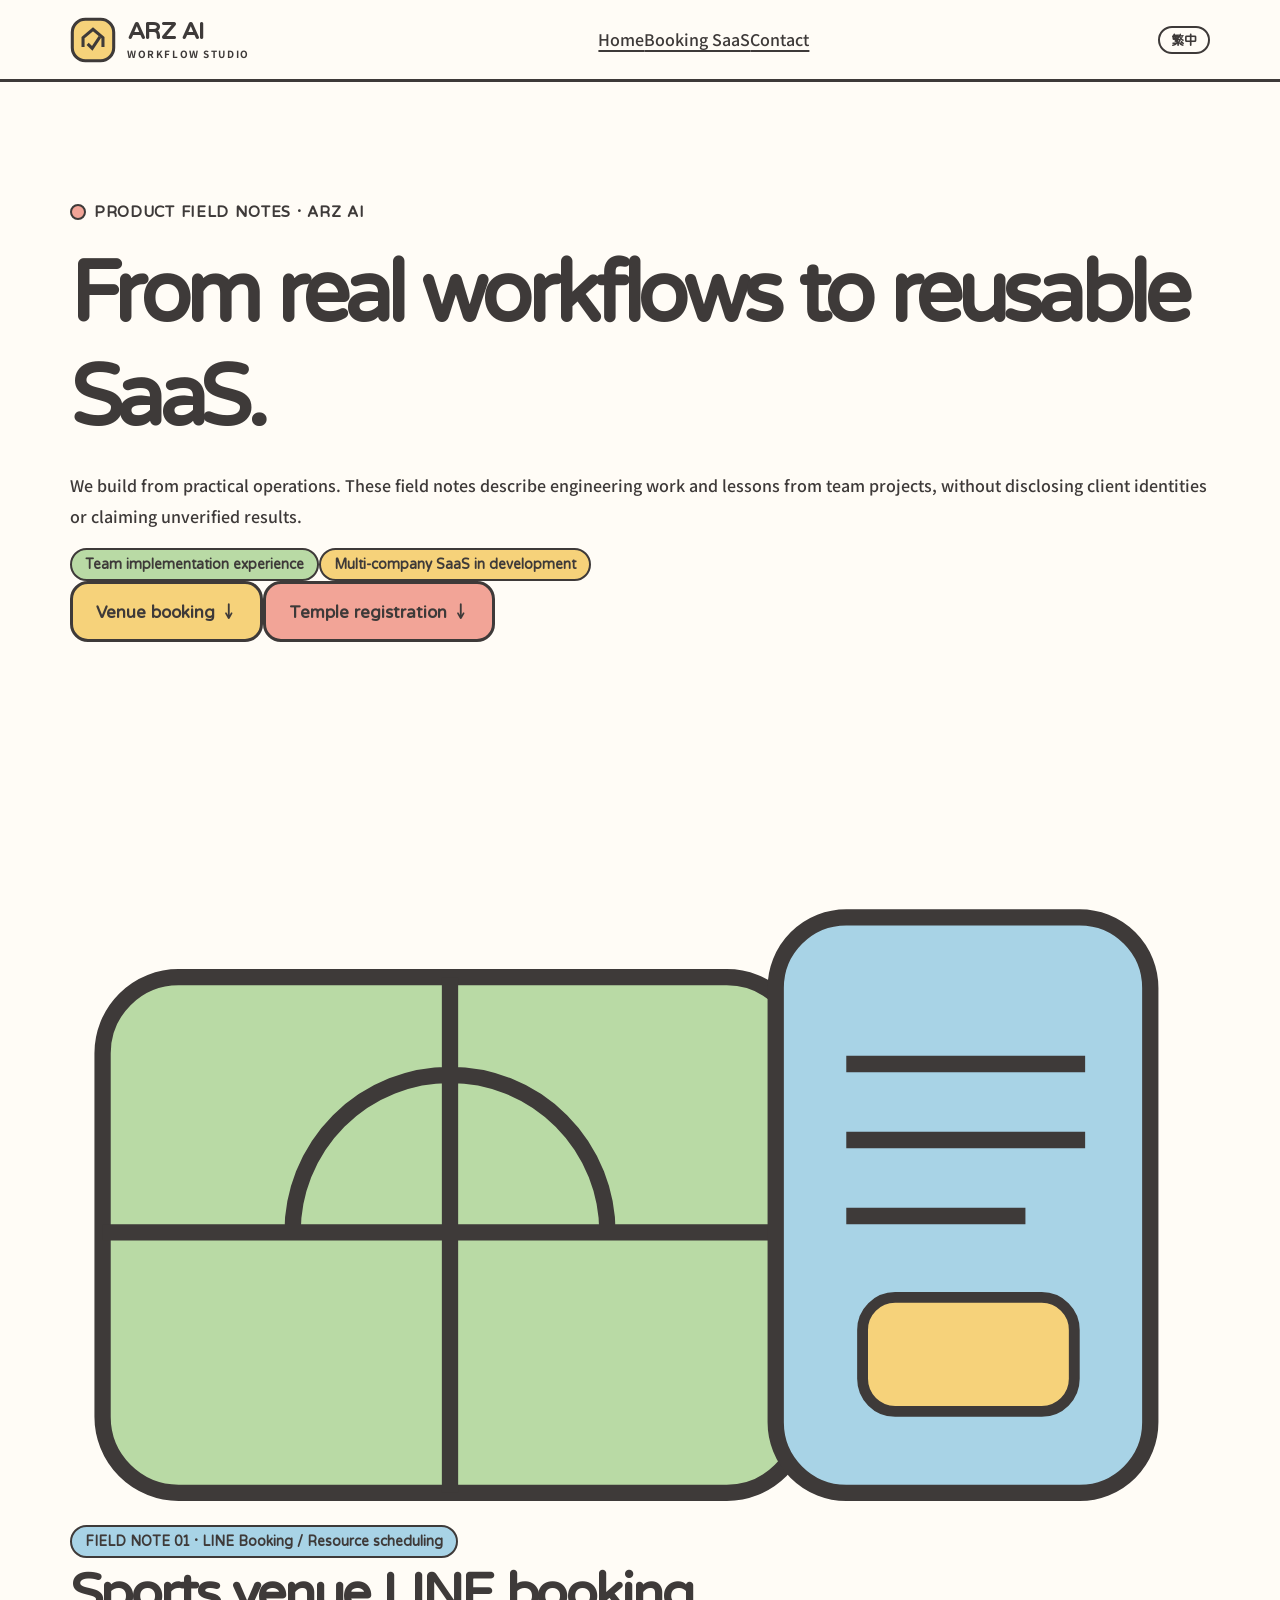
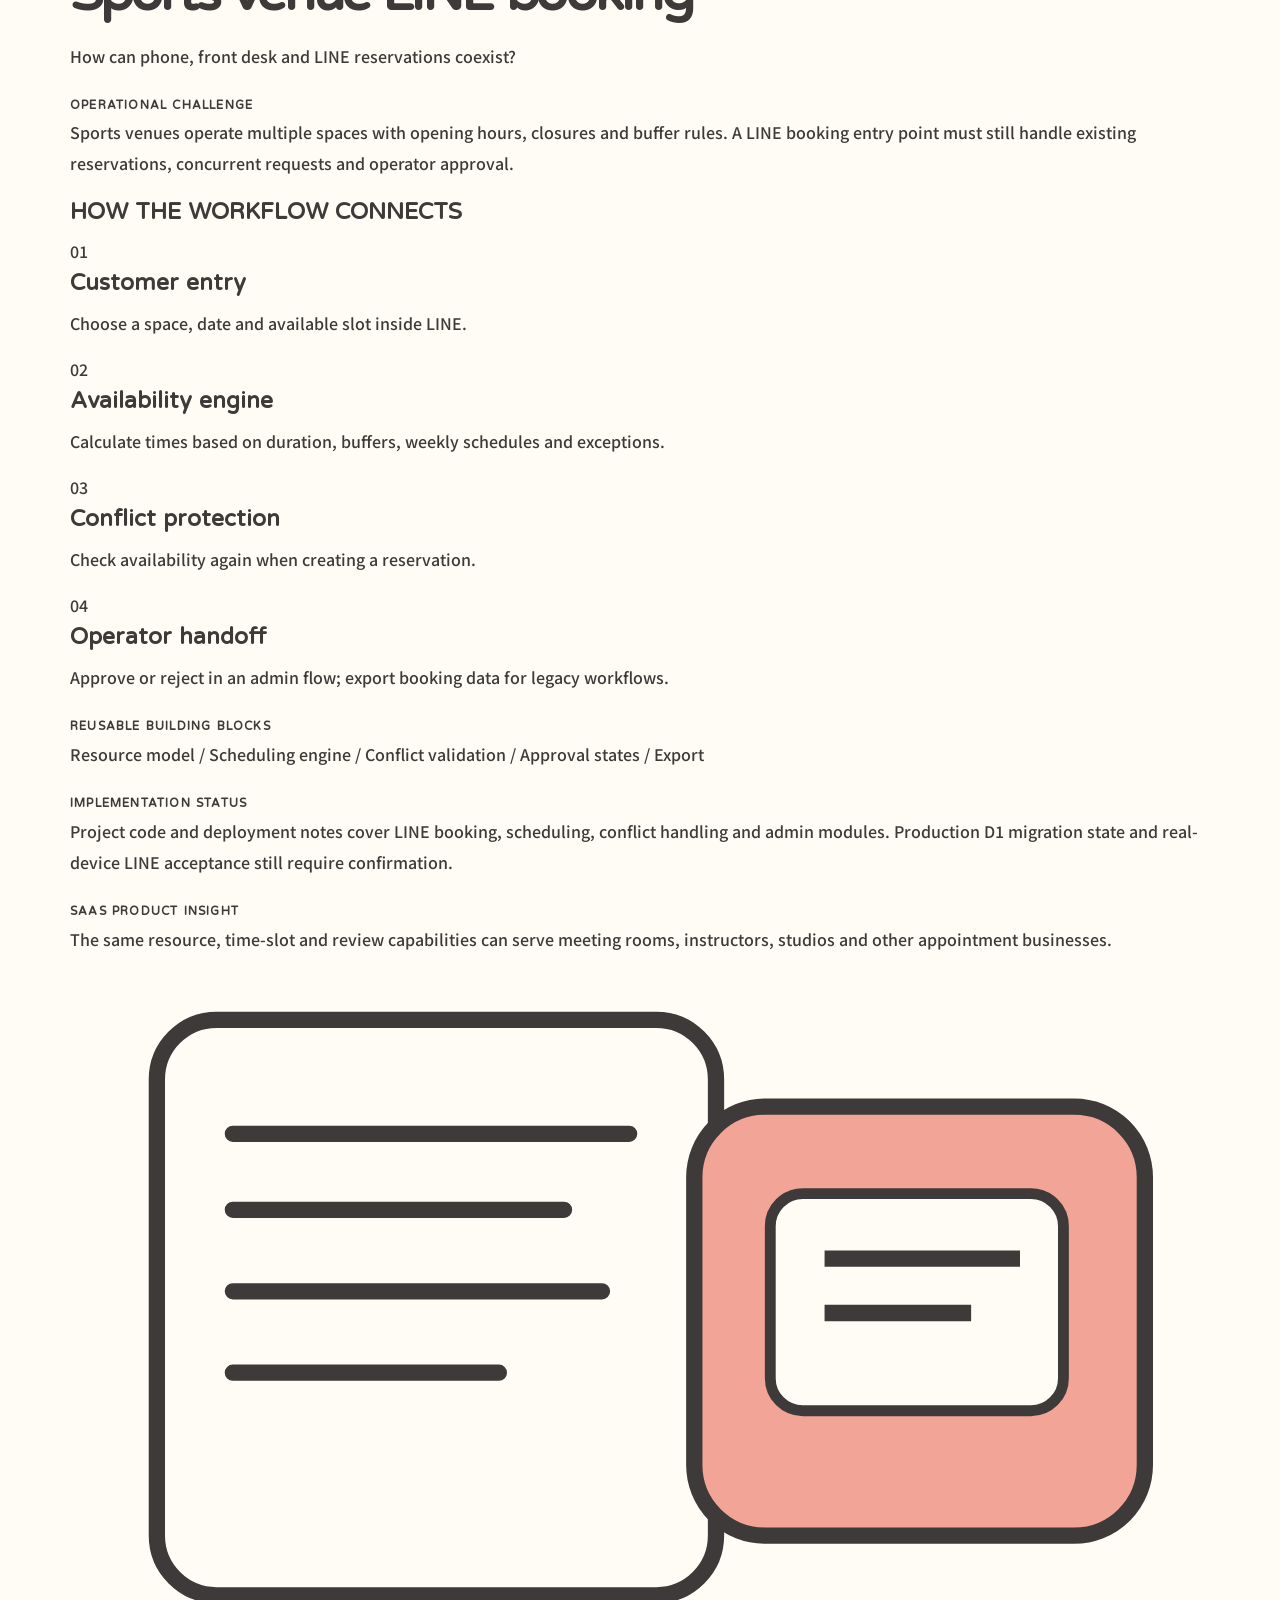
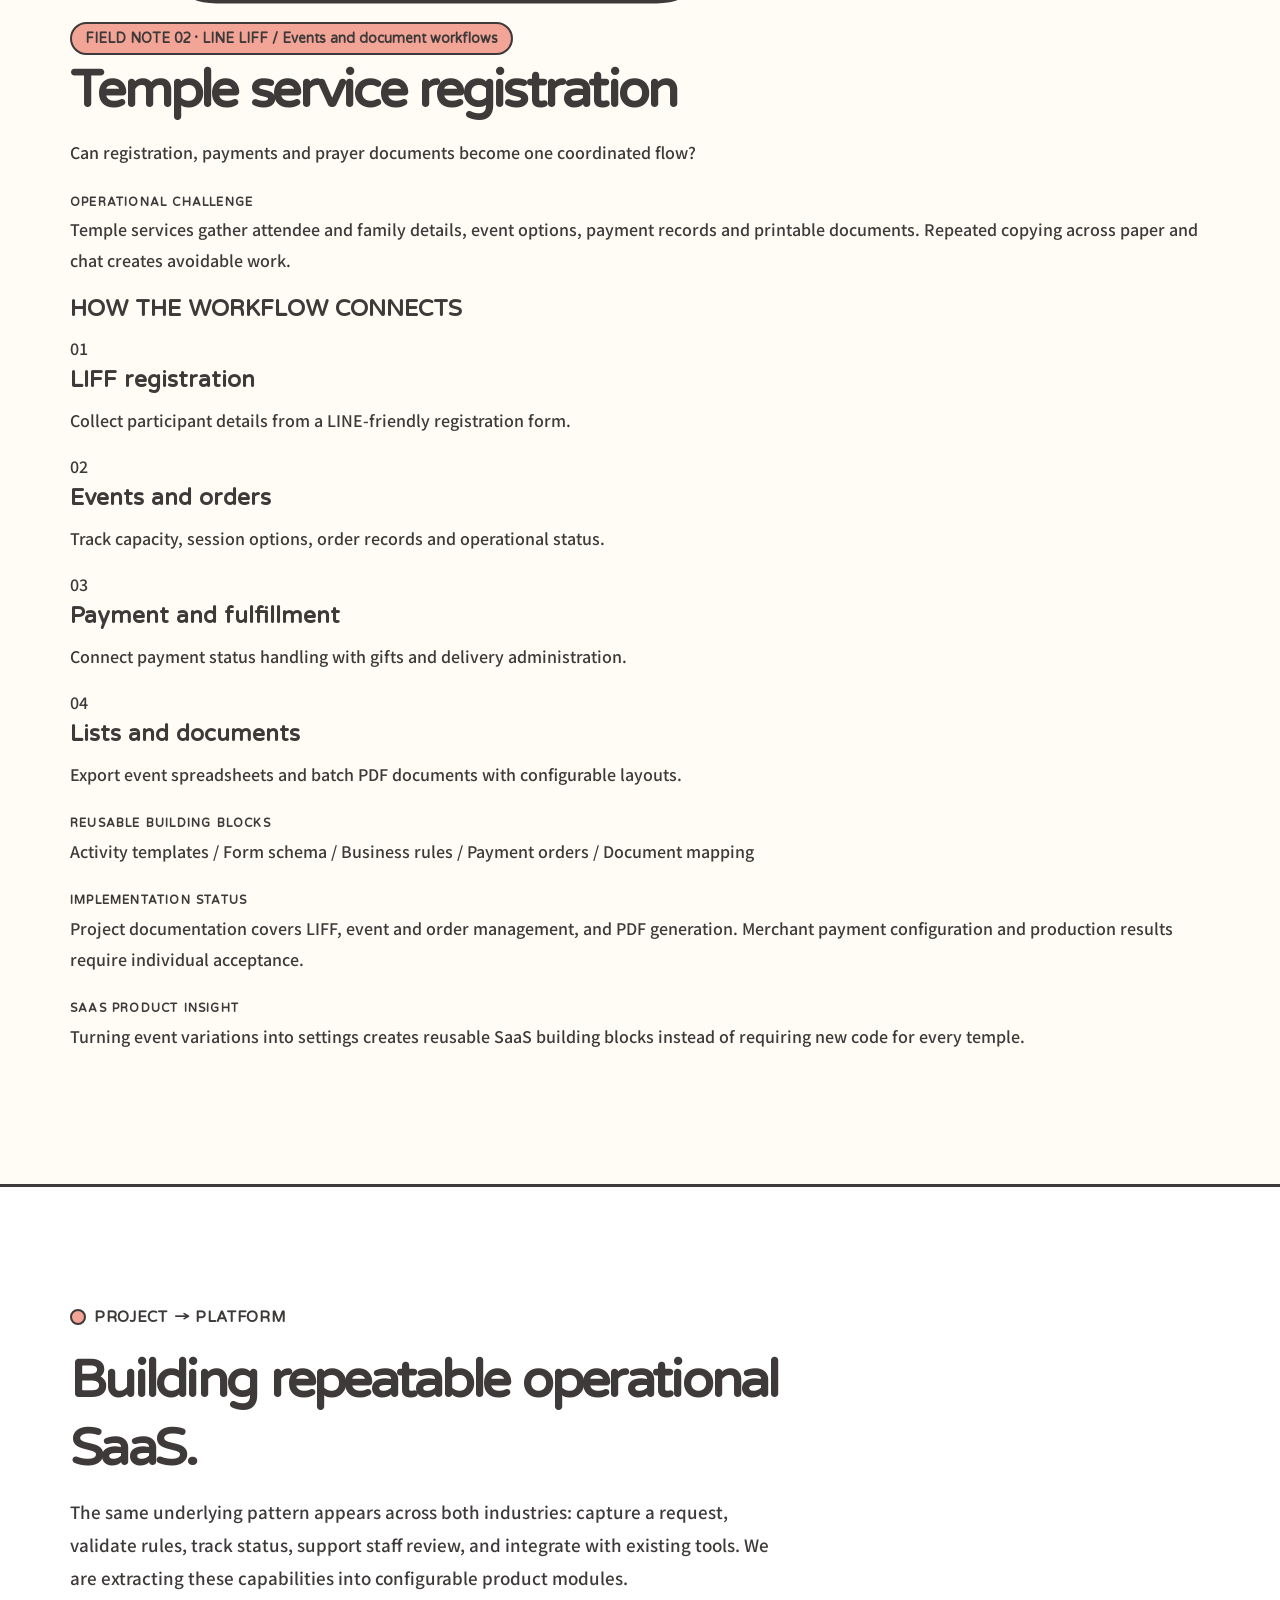
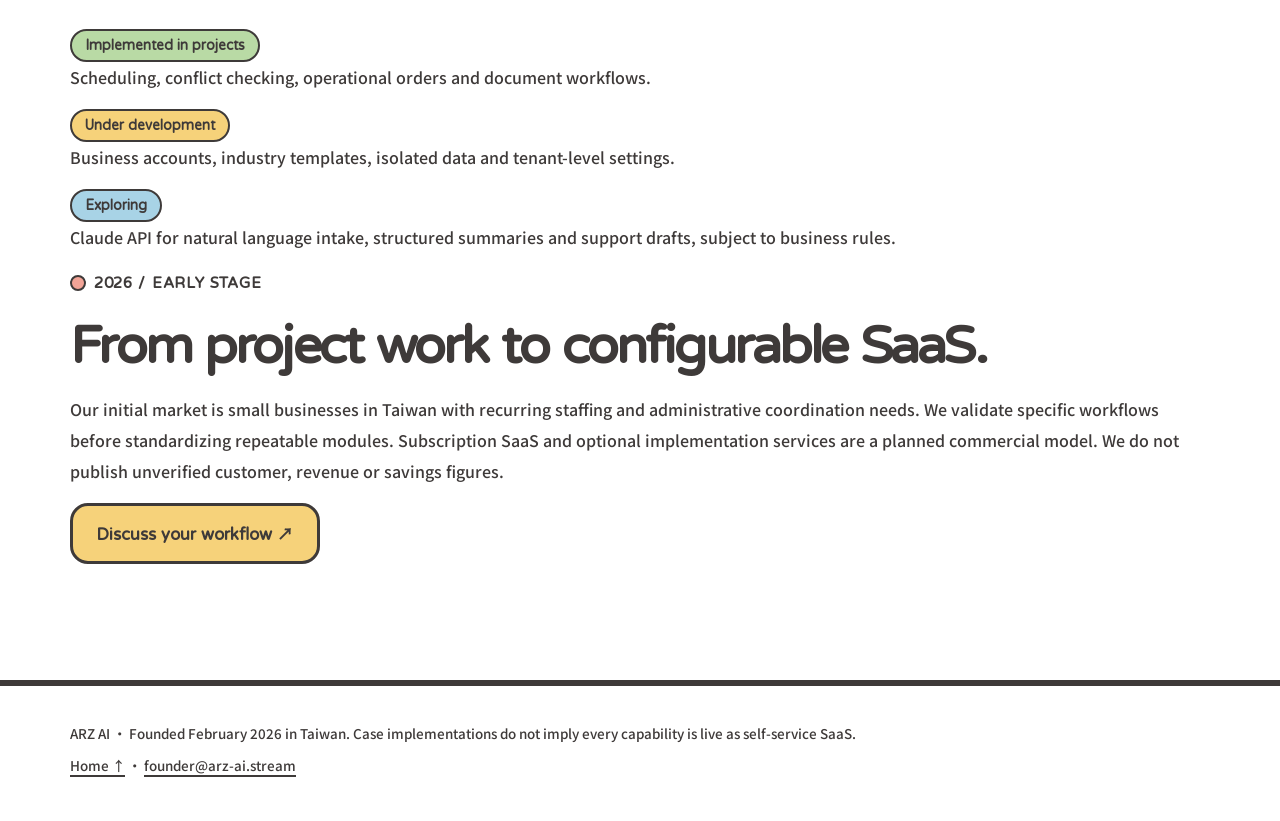
==== cases-en.html @ 362744e9 "Document venue and temple workflow cases for SaaS product story" ====
<!doctype html><html lang="en"><head><meta charset="utf-8"><meta name="viewport" content="width=device-width,initial-scale=1"><meta name="theme-color" content="#FFFCF6"><title>ARZ AI | SaaS Case Studies</title><meta name="description" content="We build from practical operations. These field notes describe engineering work and lessons from team projects, without disclosing client identities or claiming unverified results."><link rel="canonical" href="https://arz-ai.stream/cases-en.html"><link rel="alternate" hreflang="zh-Hant" href="https://arz-ai.stream/cases.html"><link rel="alternate" hreflang="en" href="https://arz-ai.stream/cases-en.html"><link rel="icon" type="image/svg+xml" href="favicon.svg"><link rel="stylesheet" href="styles.css"></head><body><a class="skip-link" href="#main">Skip to content</a><header class="site-header"><div class="container header-inner"><a class="brand" href="en.html"><svg class="brand-mark" viewBox="0 0 60 60" aria-hidden="true"><rect x="3" y="3" width="54" height="54" rx="17" fill="#F6D27A" stroke="#3E3A39" stroke-width="4"/><path d="M17 39V27l13-11 13 11v12" stroke="#3E3A39" fill="none" stroke-width="4"/><path d="M23 35l6 6 10-15" stroke="#3E3A39" fill="none" stroke-width="4"/></svg><span class="brand-text">ARZ AI<small>WORKFLOW STUDIO</small></span></a><nav class="dossier-nav"><a href="en.html">Home</a><a href="en.html#product">Booking SaaS</a><a href="mailto:founder@arz-ai.stream">Contact</a></nav><a class="lang-link" href="cases.html">繁中</a></div></header><main id="main"><section class="section dossier-intro"><div class="container"><span class="section-kicker">PRODUCT FIELD NOTES · ARZ AI</span><h1>From real workflows to reusable SaaS.</h1><p class="dossier-lead">We build from practical operations. These field notes describe engineering work and lessons from team projects, without disclosing client identities or claiming unverified results.</p><div class="dossier-badges"><span class="chip chip--green">Team implementation experience</span><span class="chip chip--yellow">Multi-company SaaS in development</span></div><div class="dossier-links"><a class="btn btn--yellow" href="#case-1">Venue booking ↓</a><a class="btn btn--coral" href="#case-2">Temple registration ↓</a></div></div></section><section class="section dossier-cases"><div class="container"><article id="case-1" class="dossier-case"><div class="dossier-case-top"><div><svg viewBox="0 0 210 120" aria-hidden="true"><rect x="6" y="19" width="129" height="95" rx="14" fill="#B9DAA5" stroke="#3E3A39" stroke-width="3"/><path d="M70 19v95M6 66h129M41 66a29 29 0 0 1 58 0" stroke="#3E3A39" stroke-width="3" fill="none"/><rect x="130" y="8" width="69" height="106" rx="13" fill="#A8D3E6" stroke="#3E3A39" stroke-width="3"/><path d="M143 35h44M143 49h44M143 63h33" stroke="#3E3A39" stroke-width="3"/><rect x="146" y="78" width="39" height="21" rx="6" fill="#F6D27A" stroke="#3E3A39" stroke-width="2"/></svg></div><div><span class="chip chip--blue">FIELD NOTE 01 · LINE Booking / Resource scheduling</span><h2>Sports venue LINE booking</h2><p class="dossier-sub">How can phone, front desk and LINE reservations coexist?</p></div></div><div class="dossier-problem"><span class="tiny-label">OPERATIONAL CHALLENGE</span><p>Sports venues operate multiple spaces with opening hours, closures and buffer rules. A LINE booking entry point must still handle existing reservations, concurrent requests and operator approval.</p></div><h3 class="dossier-small-title">HOW THE WORKFLOW CONNECTS</h3><div class="dossier-steps"><div class="dossier-step"><span class="step-n">01</span><div><h3>Customer entry</h3><p>Choose a space, date and available slot inside LINE.</p></div></div><div class="dossier-step"><span class="step-n">02</span><div><h3>Availability engine</h3><p>Calculate times based on duration, buffers, weekly schedules and exceptions.</p></div></div><div class="dossier-step"><span class="step-n">03</span><div><h3>Conflict protection</h3><p>Check availability again when creating a reservation.</p></div></div><div class="dossier-step"><span class="step-n">04</span><div><h3>Operator handoff</h3><p>Approve or reject in an admin flow; export booking data for legacy workflows.</p></div></div></div><div class="dossier-case-bottom"><div><span class="tiny-label">REUSABLE BUILDING BLOCKS</span><p>Resource model / Scheduling engine / Conflict validation / Approval states / Export</p></div><div><span class="tiny-label">IMPLEMENTATION STATUS</span><p>Project code and deployment notes cover LINE booking, scheduling, conflict handling and admin modules. Production D1 migration state and real-device LINE acceptance still require confirmation.</p></div><div><span class="tiny-label">SAAS PRODUCT INSIGHT</span><p>The same resource, time-slot and review capabilities can serve meeting rooms, instructors, studios and other appointment businesses.</p></div></div></article>
<article id="case-2" class="dossier-case"><div class="dossier-case-top"><div><svg viewBox="0 0 210 120" aria-hidden="true"><rect x="16" y="9" width="103" height="106" rx="11" fill="#FFFCF6" stroke="#3E3A39" stroke-width="3"/><path d="M30 30h73M30 44h61M30 59h68M30 74h49" stroke="#3E3A39" stroke-width="3" stroke-linecap="round"/><rect x="115" y="25" width="83" height="79" rx="13" fill="#F2A497" stroke="#3E3A39" stroke-width="3"/><rect x="129" y="41" width="54" height="40" rx="6" fill="#FFFCF6" stroke="#3E3A39" stroke-width="2"/><path d="M139 53h36M139 63h27" stroke="#3E3A39" stroke-width="3"/></svg></div><div><span class="chip chip--coral">FIELD NOTE 02 · LINE LIFF / Events and document workflows</span><h2>Temple service registration</h2><p class="dossier-sub">Can registration, payments and prayer documents become one coordinated flow?</p></div></div><div class="dossier-problem"><span class="tiny-label">OPERATIONAL CHALLENGE</span><p>Temple services gather attendee and family details, event options, payment records and printable documents. Repeated copying across paper and chat creates avoidable work.</p></div><h3 class="dossier-small-title">HOW THE WORKFLOW CONNECTS</h3><div class="dossier-steps"><div class="dossier-step"><span class="step-n">01</span><div><h3>LIFF registration</h3><p>Collect participant details from a LINE-friendly registration form.</p></div></div><div class="dossier-step"><span class="step-n">02</span><div><h3>Events and orders</h3><p>Track capacity, session options, order records and operational status.</p></div></div><div class="dossier-step"><span class="step-n">03</span><div><h3>Payment and fulfillment</h3><p>Connect payment status handling with gifts and delivery administration.</p></div></div><div class="dossier-step"><span class="step-n">04</span><div><h3>Lists and documents</h3><p>Export event spreadsheets and batch PDF documents with configurable layouts.</p></div></div></div><div class="dossier-case-bottom"><div><span class="tiny-label">REUSABLE BUILDING BLOCKS</span><p>Activity templates / Form schema / Business rules / Payment orders / Document mapping</p></div><div><span class="tiny-label">IMPLEMENTATION STATUS</span><p>Project documentation covers LIFF, event and order management, and PDF generation. Merchant payment configuration and production results require individual acceptance.</p></div><div><span class="tiny-label">SAAS PRODUCT INSIGHT</span><p>Turning event variations into settings creates reusable SaaS building blocks instead of requiring new code for every temple.</p></div></div></article></div></section><section class="section paper-area" id="platform"><div class="container"><div class="section-heading"><span class="section-kicker">PROJECT → PLATFORM</span><h2>Building repeatable operational SaaS.</h2><p>The same underlying pattern appears across both industries: capture a request, validate rules, track status, support staff review, and integrate with existing tools. We are extracting these capabilities into configurable product modules.</p></div><div class="dossier-stage-grid"><article class="dossier-stage"><span class="chip chip--green">Implemented in projects</span><p>Scheduling, conflict checking, operational orders and document workflows.</p></article><article class="dossier-stage"><span class="chip chip--yellow">Under development</span><p>Business accounts, industry templates, isolated data and tenant-level settings.</p></article><article class="dossier-stage"><span class="chip chip--blue">Exploring</span><p>Claude API for natural language intake, structured summaries and support drafts, subject to business rules.</p></article></div><div class="dossier-strategy"><span class="section-kicker">2026 / EARLY STAGE</span><h2>From project work to configurable SaaS.</h2><p>Our initial market is small businesses in Taiwan with recurring staffing and administrative coordination needs. We validate specific workflows before standardizing repeatable modules. Subscription SaaS and optional implementation services are a planned commercial model. We do not publish unverified customer, revenue or savings figures.</p><a class="btn btn--yellow" href="mailto:founder@arz-ai.stream?subject=ARZ%20AI%20workflow%20consultation">Discuss your workflow ↗</a></div></div></section></main><footer class="footer"><div class="container"><p>ARZ AI · Founded February 2026 in Taiwan. Case implementations do not imply every capability is live as self-service SaaS.</p><p><a href="en.html">Home ↑</a> · <a href="mailto:founder@arz-ai.stream">founder@arz-ai.stream</a></p></div></footer></body></html>
---- styles.css ----
@import url('https://fonts.googleapis.com/css2?family=Huninn&family=Noto+Sans+TC:wght@400;500;600;700;800&display=swap');

:root {
  color-scheme: light;
  --paper: #FFFCF6;
  --ink: #3E3A39;
  --coral: #F2A497;
  --yellow: #F6D27A;
  --blue: #A8D3E6;
  --green: #B9DAA5;
  --white: #FFFFFF;
  --border: 3px solid var(--ink);
  --radius: 28px;
  --hand: "Huninn", "Noto Sans TC", sans-serif;
  --body: "Noto Sans TC", "Microsoft JhengHei", sans-serif;
}
* { box-sizing: border-box; }
html { scroll-behavior: smooth; scroll-padding-top: 96px; }
body { margin: 0; background: var(--paper); color: var(--ink); font: 500 16px/1.85 var(--body); overflow-x: clip; }
button, a { -webkit-tap-highlight-color: transparent; }
button, input { font: inherit; }
button { cursor: pointer; }
a { color: inherit; text-decoration-thickness: 2px; text-underline-offset: 4px; }
a:hover { text-decoration-color: var(--coral); }
:focus-visible { outline: 4px solid var(--ink); outline-offset: 5px; }
svg { display: block; max-width: 100%; }
.container { width: min(1140px, calc(100% - 36px)); margin-inline: auto; }
.skip-link { position: fixed; z-index: 200; top: -90px; left: 16px; background: var(--yellow); border: var(--border); padding: 8px 16px; }
.skip-link:focus { top: 16px; }
.hand, h1, h2, h3, .brand-text, .section-kicker, .btn, .eyebrow, .tiny-label { font-family: var(--hand); }
h1, h2, h3, p { margin-top: 0; }
h1 { font-size: clamp(2.9rem, 7.6vw, 5.4rem); line-height: 1.2; letter-spacing: -.065em; margin-bottom: 22px; }
h2 { font-size: clamp(2.1rem, 5vw, 3.4rem); line-height: 1.24; letter-spacing: -.05em; margin-bottom: 15px; }
h3 { font-size: 1.45rem; line-height: 1.35; margin-bottom: 10px; }
p { line-height: 1.95; }
.section { padding: clamp(66px, 10vw, 116px) 0; }
.section-kicker { display: inline-flex; align-items: center; gap: 8px; font-size: .96rem; font-weight: 800; letter-spacing: .045em; margin-bottom: 14px; }
.section-kicker:before { content: ""; width: 12px; height: 12px; border-radius: 50%; background: var(--coral); border: 2px solid var(--ink); }
.section-heading { max-width: 710px; margin-bottom: 35px; }
.section-heading p { font-size: 1.06rem; margin-bottom: 0; }
.muted { opacity: .82; }
.tiny-label { font-weight: 800; font-size: .75rem; letter-spacing: .1em; }
.chip { display: inline-flex; gap: 8px; align-items: center; border: 2px solid var(--ink); border-radius: 999px; padding: 3px 13px; font: 700 .86rem/1.65 var(--hand); }
.chip--green { background: var(--green); }
.chip--blue { background: var(--blue); }
.chip--yellow { background: var(--yellow); }
.chip--coral { background: var(--coral); }
.btn { display: inline-flex; align-items: center; justify-content: center; gap: 12px; padding: 12px 23px; min-height: 55px; font-size: 1.05rem; font-weight: 800; border: var(--border); border-radius: 18px; text-decoration: none; color: var(--ink); background: var(--white); transition: transform .2s ease, background .2s ease; }
.btn:hover { transform: translateY(-3px); text-decoration: none; }
.btn:active { transform: translateY(0); }
.btn--coral { background: var(--coral); }
.btn--yellow { background: var(--yellow); }
.btn--green { background: var(--green); }
.btn--small { min-height: 43px; padding: 5px 14px; font-size: .88rem; border-width: 2px; border-radius: 13px; }
.btn--link { background: transparent; }
.btn-arrow { font-size: 1.35em; line-height: 1; }

.site-header { position: sticky; top: 0; z-index: 60; background: var(--paper); border-bottom: var(--border); }
.header-inner { display: flex; align-items: center; justify-content: space-between; min-height: 79px; gap: 16px; }
.brand { display: flex; align-items: center; gap: 11px; text-decoration: none; }
.brand:hover { text-decoration: none; }
.brand-mark { flex: none; width: 46px; height: 46px; }
.brand-text { display: flex; flex-direction: column; font-size: 1.52rem; line-height: 1.05; font-weight: 900; letter-spacing: -.03em; }
.brand-text small { margin-top: 4px; font: 700 .62rem/1.3 var(--body); letter-spacing: .16em; }
.nav-links { display: flex; align-items: center; gap: clamp(12px, 2.5vw, 28px); }
.nav-links a:not(.btn) { font: 800 .93rem var(--hand); text-decoration: none; }
.nav-links a:not(.btn):hover { text-decoration: underline 2px; text-underline-offset: 8px; }
.nav-actions { display: flex; align-items: center; gap: 10px; }
.lang-link { font: 800 .82rem var(--hand); border: 2px solid var(--ink); border-radius: 999px; padding: 5px 11px; background: var(--paper); text-decoration: none; }
.menu-toggle { display: none; align-items: center; gap: 7px; border: 2px solid var(--ink); padding: 7px 12px; border-radius: 12px; background: var(--yellow); font: 800 .9rem var(--hand); }

.hero { padding: clamp(50px, 7vw, 88px) 0 65px; position: relative; }
.hero-grid { display: grid; grid-template-columns: 1.03fr .97fr; align-items: center; gap: clamp(30px, 6vw, 75px); }
.hero-top { display: flex; flex-wrap: wrap; gap: 9px; margin-bottom: 29px; }
.hero h1 em { font-style: normal; position: relative; z-index: 0; white-space: normal; }
.hero h1 em:after { position: absolute; content: ""; height: .27em; left: 0; right: 0; bottom: .09em; background: var(--yellow); z-index: -1; border-radius: 7px; }
.hero-lead { font-size: clamp(1.09rem, 2vw, 1.23rem); font-weight: 600; max-width: 540px; margin-bottom: 28px; }
.hero-actions { display: flex; gap: 12px; flex-wrap: wrap; margin-bottom: 22px; }
.hero-footnote { display: flex; align-items: center; flex-wrap: wrap; gap: 8px; font-size: .83rem; font-weight: 700; }
.hero-footnote span+span:before { content: "✳"; margin-right: 8px; }
.illustration-frame { border: var(--border); border-radius: 38px; background: var(--blue); overflow: hidden; position: relative; }
.illustration-frame:after { content: ""; display: block; position: absolute; inset: 12px; border: 2px dashed rgba(62,58,57,.22); border-radius: 27px; pointer-events: none; }
.hero-illustration { width: 100%; height: auto; }
.float-a { transform-box: fill-box; transform-origin: center; animation: float 5s ease-in-out infinite; }
.float-b { transform-box: fill-box; transform-origin: center; animation: float 6s ease-in-out infinite reverse; }
@keyframes float { 0%,100% { transform: translateY(0); } 50% { transform: translateY(-8px); } }
.tape { width: 76px; height: 23px; background: var(--yellow); border: 2px solid var(--ink); transform: rotate(-9deg); position: absolute; top: -12px; left: 20%; z-index: 1; }

.fact-strip { display: grid; grid-template-columns: repeat(3,1fr); gap: 15px; }
.fact { border: var(--border); border-radius: 20px; padding: 20px; background: var(--white); min-width: 0; }
.fact:nth-child(2) { background: var(--yellow); }
.fact:nth-child(3) { background: var(--green); }
.fact strong { display: block; font: 900 clamp(1.5rem,3vw,2.1rem)/1.25 var(--hand); margin: 5px 0 2px; }
.fact span:last-child { font-size: .88rem; }

.paper-area { background: var(--white); border-top: var(--border); border-bottom: var(--border); }
.what-grid { display: grid; grid-template-columns: repeat(3,minmax(0,1fr)); gap: 20px; }
.what-card { padding: 27px 25px 25px; border: var(--border); border-radius: var(--radius); background: var(--paper); position: relative; }
.what-card:nth-child(2) { background: var(--yellow); }
.what-card:nth-child(3) { background: var(--green); }
.icon-box { width: 82px; height: 82px; margin-bottom: 21px; }
.what-card p { margin: 0; }
.card-index { position: absolute; top: 22px; right: 22px; font: 800 .86rem var(--hand); opacity: .7; }

.product-top { display: grid; grid-template-columns: 1fr 1fr; gap: 38px; align-items: end; margin-bottom: 30px; }
.product-top p { margin-bottom: 0; }
.note-paper { background: var(--yellow); border: var(--border); border-radius: 19px; padding: 20px 24px; transform: rotate(1deg); }
.note-paper p { margin: 0; font-size: .94rem; }
.demo-shell { border: var(--border); border-radius: 34px; overflow: hidden; background: var(--paper); }
.demo-topbar { padding: 17px 23px; display: flex; align-items: center; justify-content: space-between; gap: 12px; flex-wrap: wrap; background: var(--green); border-bottom: var(--border); }
.demo-topbar strong { font: 900 1.24rem var(--hand); }
.demo-topbar p { margin: 0; font-size: .83rem; }
.demo-dots { display: flex; gap: 6px; }
.demo-dots i { width: 12px; height: 12px; display: block; border: 2px solid var(--ink); border-radius: 50%; }
.demo-dots i:nth-child(1) { background: var(--coral); } .demo-dots i:nth-child(2) { background: var(--yellow); } .demo-dots i:nth-child(3) { background: var(--blue); }
.demo-wrap { padding: clamp(17px, 3vw, 33px); }
.demo-tabs { display: flex; gap: 8px; flex-wrap: wrap; margin-bottom: 24px; }
.demo-tab { border: 2px solid var(--ink); padding: 7px 17px; border-radius: 999px; font: 800 .98rem var(--hand); background: var(--white); }
.demo-tab[aria-selected="true"] { background: var(--yellow); }
.demo-content { display: grid; grid-template-columns: minmax(0,1.24fr) minmax(0,.76fr); gap: 20px; }
.demo-card { background: var(--white); border: 2px solid var(--ink); border-radius: 22px; padding: 24px; min-width: 0; }
.demo-card h3 { margin: 0 0 17px; }
.demo-card h4 { margin: 18px 0 9px; font: 900 1rem var(--hand); }
.field-options { display: flex; gap: 9px; flex-wrap: wrap; }
.pick { border: 2px solid var(--ink); background: var(--paper); border-radius: 12px; padding: 7px 13px; font: 700 .94rem var(--hand); }
.pick[aria-pressed="true"] { background: var(--blue); }
.pick--date[aria-pressed="true"] { background: var(--green); }
.pick--time[aria-pressed="true"] { background: var(--yellow); }
.summary-card { background: var(--yellow); }
.summary-list { margin: 12px 0 23px; }
.summary-list dt { font-size: .8rem; font-weight: 700; margin-top: 10px; }
.summary-list dd { margin: 0; font: 800 1.13rem/1.6 var(--hand); }
.summary-card .btn { width: 100%; }
.demo-status { margin: 13px 0 0; padding: 9px 11px; background: var(--white); border: 2px dashed var(--ink); border-radius: 13px; font-weight: 700; font-size: .89rem; min-height: 44px; }
.demo-caption { margin: 18px 0 0; font-size: .84rem; }
.demo-manager { display: none; grid-column: 1/-1; }
.demo-manager.is-active { display: grid; grid-template-columns: 1fr .86fr; gap: 20px; }
.demo-guest.is-hidden { display: none; }
.sample-board { background: var(--blue); border: 2px solid var(--ink); border-radius: 21px; padding: 22px; }
.sample-board strong { font: 900 1.15rem var(--hand); }
.sample-row { display: flex; justify-content: space-between; gap: 10px; padding: 12px 3px; border-bottom: 2px dashed rgba(62,58,57,.35); font-size: .92rem; }
.sample-row:last-child { border-bottom: none; }
.admin-toggle { margin-top: 16px; }

.workflow { display: grid; grid-template-columns: repeat(3,minmax(0,1fr)); gap: 18px; }
.step { position: relative; border: var(--border); border-radius: 24px; padding: 27px 24px 19px; background: var(--white); }
.step:nth-child(2) { background: var(--blue); } .step:nth-child(3) { background: var(--coral); }
.step-no { display: inline-block; padding: 3px 12px; border: 2px solid var(--ink); border-radius: 10px; background: var(--yellow); font: 900 1.1rem var(--hand); transform: rotate(-5deg); margin-bottom: 22px; }
.step p { margin-bottom: 0; }

.about-grid { display: grid; grid-template-columns: 1.1fr .9fr; gap: 26px; }
.about-sheet, .about-postcard { border: var(--border); border-radius: 28px; padding: clamp(26px, 4vw, 45px); background: var(--paper); }
.about-sheet p { max-width: 620px; font-size: 1.08rem; }
.about-sheet ul { padding-left: 1.3em; margin-bottom: 0; }
.about-sheet li { margin-bottom: 6px; }
.about-postcard { background: var(--green); display: flex; flex-direction: column; justify-content: space-between; }
.postcard-stamp { align-self: flex-end; background: var(--yellow); border: 2px solid var(--ink); border-radius: 13px; padding: 7px 11px; font: 900 .87rem var(--hand); transform: rotate(7deg); }
.about-postcard svg { max-width: 320px; margin: 0 auto; width: 100%; }
.faq { max-width: 840px; }
.faq details { border: var(--border); border-radius: 20px; margin-bottom: 13px; background: var(--white); overflow: hidden; }
.faq summary { list-style: none; display: flex; justify-content: space-between; gap: 16px; cursor: pointer; padding: 17px 23px; font: 800 1.13rem/1.6 var(--hand); }
.faq summary::-webkit-details-marker { display: none; }
.faq summary:after { content: "+"; font-size: 1.7rem; line-height: 1; }
.faq details[open] summary:after { content: "−"; }
.faq details p { margin: 0; padding: 0 23px 23px; }

.contact-area { padding: 40px 0 100px; }
.contact-sheet { display: grid; grid-template-columns: 1.25fr .75fr; align-items: center; gap: 26px; background: var(--coral); border: var(--border); border-radius: 36px; padding: clamp(29px, 5vw, 62px); position: relative; overflow: hidden; }
.contact-sheet h2 { max-width: 590px; }
.contact-sheet p { max-width: 550px; }
.contact-sheet .btn { background: var(--paper); }
.contact-sheet svg { width: 100%; max-width: 300px; margin: auto; }
.contact-mail { font-size: .92rem; margin-top: 16px; overflow-wrap: anywhere; }
.footer { border-top: var(--border); padding: 29px 0 38px; background: var(--white); }
.footer-inner { display: flex; align-items: start; justify-content: space-between; gap: 20px; flex-wrap: wrap; }
.footer p { font-size: .84rem; margin: 5px 0; }
.footer-links { display: flex; gap: 20px; flex-wrap: wrap; font-size: .86rem; font-weight: 700; }
.footer a { text-underline-offset: 4px; }
.privacy-note { margin-top: 18px; max-width: 690px; font-size: .79rem; }

@media (max-width: 920px) {
  .nav-links { gap: 12px; } .nav-links a:not(.btn) { font-size: .85rem; }
  .hero-grid { gap: 30px; }
  .demo-content { grid-template-columns: 1.12fr .88fr; }
}
@media (max-width: 760px) {
  .menu-toggle { display: inline-flex; }
  .header-inner { min-height: 72px; flex-wrap: wrap; }
  .nav-links { display: none; order: 3; width: 100%; flex-direction: column; align-items: stretch; gap: 0; padding: 4px 0 18px; }
  .nav-links.is-open { display: flex; }
  .nav-links a:not(.btn) { border-bottom: 2px dashed rgba(62,58,57,.25); padding: 12px 3px; font-size: 1rem; }
  .nav-links .btn { margin-top: 15px; }
  .hero-grid, .product-top, .about-grid, .contact-sheet { grid-template-columns: 1fr; }
  .hero-illustration { max-height: 490px; }
  .illustration-frame { max-width: 600px; margin: 0 auto; width: 100%; }
  .hero { padding-top: 45px; }
  .what-grid, .workflow { grid-template-columns: 1fr; }
  .demo-content, .demo-manager.is-active { grid-template-columns: 1fr; }
  .contact-sheet svg { width: 190px; }
}
@media (max-width: 520px) {
  .container { width: min(100% - 30px, 1140px); }
  .brand-mark { width: 40px; height: 40px; }
  .brand-text { font-size: 1.34rem; }
  .header-inner { gap: 8px; }
  .lang-link { padding: 5px 9px; }
  .fact-strip { gap: 8px; }
  .fact { padding: 13px 10px; border-width: 2px; border-radius: 15px; }
  .fact strong { font-size: 1.08rem; overflow-wrap: anywhere; }
  .fact span:last-child, .fact .tiny-label { font-size: .66rem; }
  .hero-actions .btn { width: 100%; }
  .demo-card { padding: 16px; }
  .demo-wrap { padding: 14px; }
  .pick { font-size: .84rem; padding: 8px 10px; }
  .contact-area { padding-bottom: 65px; }
}
@media (prefers-reduced-motion: reduce) {
  html { scroll-behavior: auto; }
  *, *::before, *::after { animation: none !important; transition: none !important; }
}


/* Expanded navigation collapses sooner so SaaS links remain readable on tablets. */
@media (max-width: 1050px) {
  .menu-toggle { display:inline-flex; }
  .header-inner { flex-wrap:wrap; }
  .nav-links { display:none; order:3; width:100%; flex-direction:column; align-items:stretch; gap:0; padding:4px 0 18px; }
  .nav-links.is-open { display:flex; }
  .nav-links a:not(.btn) { border-bottom:2px dashed rgba(62,58,57,.25); padding:12px 3px; font-size:1rem; }
  .nav-links .btn { margin-top:15px; }
}

/* SaaS product storytelling: hand-drawn notebook cards, no gradients. */
.saas-depth .section-heading, .saas-industries .section-heading { max-width: 850px; }
.saas-depth .section-heading p, .saas-industries .section-heading p { max-width: 770px; }
.saas-story { display:grid; grid-template-columns:repeat(4,minmax(0,1fr)); gap:12px; margin-top:32px; }
.story-step { position:relative; background:var(--white); border:var(--border); border-radius:25px; padding:22px 19px 18px; min-width:0; }
.story-step:nth-child(2) {background:var(--yellow);}
.story-step:nth-child(3) {background:var(--green);}
.story-step:nth-child(4) {background:var(--coral);}
.story-number { display:inline-block; font:900 1.7rem/1 var(--hand); margin-right:10px; }
.story-step h3 { font:900 1.18rem/1.4 var(--hand); margin:18px 0 7px; }
.story-step p { margin:0; font-size:.91rem; line-height:1.65; }
.saas-dual { display:grid; grid-template-columns:repeat(2,minmax(0,1fr)); gap:16px; margin:22px 0 0; }
.saas-role { border:var(--border); border-radius:28px; padding:28px 29px; }
.saas-role--customer { background:var(--yellow); }
.saas-role--operator { background:var(--blue); }
.saas-role h3 { margin:10px 0; font:900 1.38rem/1.5 var(--hand); }
.saas-role p { max-width:480px; margin:0 0 13px; }
.text-cta {font-weight:800; display:inline-flex; padding:2px 0; }
.saas-heading-space { margin-top:76px; }
.saas-feature-grid { display:grid; grid-template-columns:repeat(3,minmax(0,1fr)); gap:17px; margin-top:28px; }
.saas-feature { background:var(--white); border:var(--border); border-radius:25px; padding:23px; min-width:0; display:flex; flex-direction:column; }
.feature-top { display:flex; align-items:flex-start; justify-content:space-between; gap:8px; margin-bottom:6px; }
.feature-top svg { width:65px; height:65px; flex:none; }
.feature-sticker {display:inline-block; font:900 .87rem var(--hand); background:var(--paper); border:2px solid var(--ink); border-radius:11px; padding:2px 9px; }
.saas-feature h3 {font:900 1.23rem/1.45 var(--hand); margin:10px 0 7px;}
.saas-feature p {margin:0 0 17px; line-height:1.7; font-size:.94rem; }
.saas-feature small {margin-top:auto; font-weight:800; opacity:.8; border-top:2px dashed rgba(62,58,57,.25); padding-top:12px; }
.industry-grid {display:grid; grid-template-columns:repeat(3,minmax(0,1fr)); gap:18px; margin-top:30px;}
.industry-card {border:var(--border); border-radius:29px; padding:25px; min-width:0;}
.industry-card--yellow {background:var(--yellow);} .industry-card--blue {background:var(--blue);} .industry-card--green {background:var(--green);}
.industry-doodle {border:3px solid var(--ink); border-radius:17px; width:57px; height:57px; display:grid; place-items:center; background:var(--paper); font:900 2rem/1 var(--hand);}
.industry-card h3 {font:900 1.22rem/1.5 var(--hand); margin:15px 0 6px;}
.industry-card p {margin:0 0 20px; line-height:1.7;}
.industry-tags {display:flex; flex-wrap:wrap; gap:7px;}
.industry-tags span {font:800 .78rem/1.4 var(--hand); padding:5px 9px; border:2px solid var(--ink); border-radius:99px; background:var(--paper);}
.roadmap-layout {display:grid; grid-template-columns:.85fr 1.15fr; gap:40px; align-items:start;}
.roadmap-intro p {max-width:450px;}
.roadmap-track {display:grid; gap:14px;}
.roadmap-item {display:flex; align-items:flex-start; gap:17px; border:var(--border); border-radius:22px; background:var(--white); padding:21px 22px; }
.roadmap-item h3 {font:900 1.16rem/1.5 var(--hand); margin:5px 0;}
.roadmap-item p {font-size:.91rem; margin:0; line-height:1.7;}
.roadmap-marker {height:45px; width:45px; border:2px solid var(--ink); border-radius:15px; flex:none; display:grid; place-items:center; font:900 1.5rem/1 var(--hand);}
.roadmap-marker--green {background:var(--green);} .roadmap-marker--yellow {background:var(--yellow);} .roadmap-marker--blue {background:var(--blue);}
.saas-trust-note { margin:26px 0 0; background:var(--paper); border:2px dashed var(--ink); border-radius:17px; padding:17px 20px; font-size:.88rem; line-height:1.75;}
@media(max-width:930px) {.saas-story {grid-template-columns:repeat(2,minmax(0,1fr));} .saas-feature-grid {grid-template-columns:repeat(2,minmax(0,1fr));} .industry-grid {grid-template-columns:repeat(2,minmax(0,1fr));}}
@media(max-width:760px) {.roadmap-layout {grid-template-columns:1fr; gap:24px;} .saas-heading-space {margin-top:50px;} }
@media(max-width:520px) {.saas-story,.saas-dual,.saas-feature-grid,.industry-grid {grid-template-columns:1fr;} .story-step,.saas-role,.saas-feature,.industry-card {padding:21px;} .roadmap-item {padding:17px; gap:12px;} .feature-top svg {width:55px;height:55px;}}


/* Case studies: illustrated cards that connect field work to reusable SaaS components. */
.case-intro { max-width: 850px; }
.case-intro .chip { margin: 0 0 17px; }
.case-intro p { max-width: 800px; }
.case-grid { display: grid; grid-template-columns: repeat(2, minmax(0, 1fr)); gap: 22px; }
.case-card { border: var(--border); border-radius: 30px; padding: clamp(22px, 3.2vw, 35px); background: var(--white); display: flex; flex-direction: column; min-width: 0; }
.case-card--blue { box-shadow: 8px 8px 0 var(--blue); }
.case-card--coral { box-shadow: 8px 8px 0 var(--coral); }
.case-top { display: flex; align-items: center; gap: 17px; min-width: 0; margin-bottom: 22px; }
.case-illustration { width: 166px; flex: 0 0 166px; }
.case-number { display: block; font: 800 .78rem/1.6 var(--body); letter-spacing: .09em; }
.case-category { font: 800 .95rem/1.5 var(--hand); }
.case-card h3 { font-size: clamp(1.42rem, 2.5vw, 1.88rem); line-height: 1.43; margin: 0 0 15px; }
.case-lead { line-height: 1.85; margin: 0; }
.case-divider { border-top: 3px dashed rgba(62, 58, 57, .27); margin: 26px 0 19px; }
.case-card h4 { font: 800 1.11rem/1.5 var(--hand); margin: 0 0 9px; }
.case-points { padding-left: 1.4em; margin: 0 0 27px; line-height: 1.8; }
.case-points li { padding-left: .1em; margin-bottom: 8px; }
.case-reuse { margin-top: auto; background: var(--paper); border: 2px solid var(--ink); padding: 18px 17px 15px; border-radius: 19px; }
.case-reuse strong { display: block; font: 800 1rem/1.45 var(--hand); margin-bottom: 13px; }
.case-tags { display: flex; flex-wrap: wrap; gap: 8px; }
.case-tags span { font: 700 .8rem/1.4 var(--body); border: 2px solid var(--ink); border-radius: 30px; background: var(--yellow); padding: 5px 10px; }
.case-card--coral .case-tags span { background: var(--green); }
.case-platform { border: var(--border); background: var(--yellow); border-radius: 31px; margin-top: 36px; padding: clamp(22px, 4vw, 43px); }
.case-platform-head { max-width: 800px; }
.case-platform-head h3 { font-size: clamp(1.55rem, 3vw, 2.3rem); }
.case-platform-head p { margin-bottom: 20px; }
.platform-steps { display: grid; grid-template-columns: repeat(4, minmax(0, 1fr)); gap: 11px; margin: 22px 0; }
.platform-steps>div { border: 2px solid var(--ink); border-radius: 18px; background: var(--paper); padding: 16px 14px; min-width: 0; }
.platform-steps span { font: 900 1.28rem/1.1 var(--hand); display: block; margin-bottom: 11px; }
.platform-steps strong { display: block; font: 800 1rem/1.45 var(--hand); margin-bottom: 5px; }
.platform-steps small { display: block; font-size: .8rem; line-height: 1.5; }
.case-fact { font-size: .84rem; line-height: 1.75; margin: 0 0 23px; max-width: 930px; }
@media (max-width: 900px) {
  .platform-steps { grid-template-columns: repeat(2, minmax(0, 1fr)); }
}
@media (max-width: 720px) {
  .case-grid { grid-template-columns: 1fr; gap: 24px; }
  .case-top { gap: 13px; }
  .case-illustration { width: 128px; flex-basis: 128px; }
  .case-card--blue, .case-card--coral { box-shadow: 5px 5px 0 var(--blue); }
  .case-card--coral { box-shadow: 5px 5px 0 var(--coral); }
}
@media (max-width: 420px) {
  .case-illustration { width: 100px; flex-basis: 100px; }
  .case-number { font-size: .66rem; }
  .case-category { font-size: .84rem; }
  .platform-steps>div { padding: 13px 11px; }
}
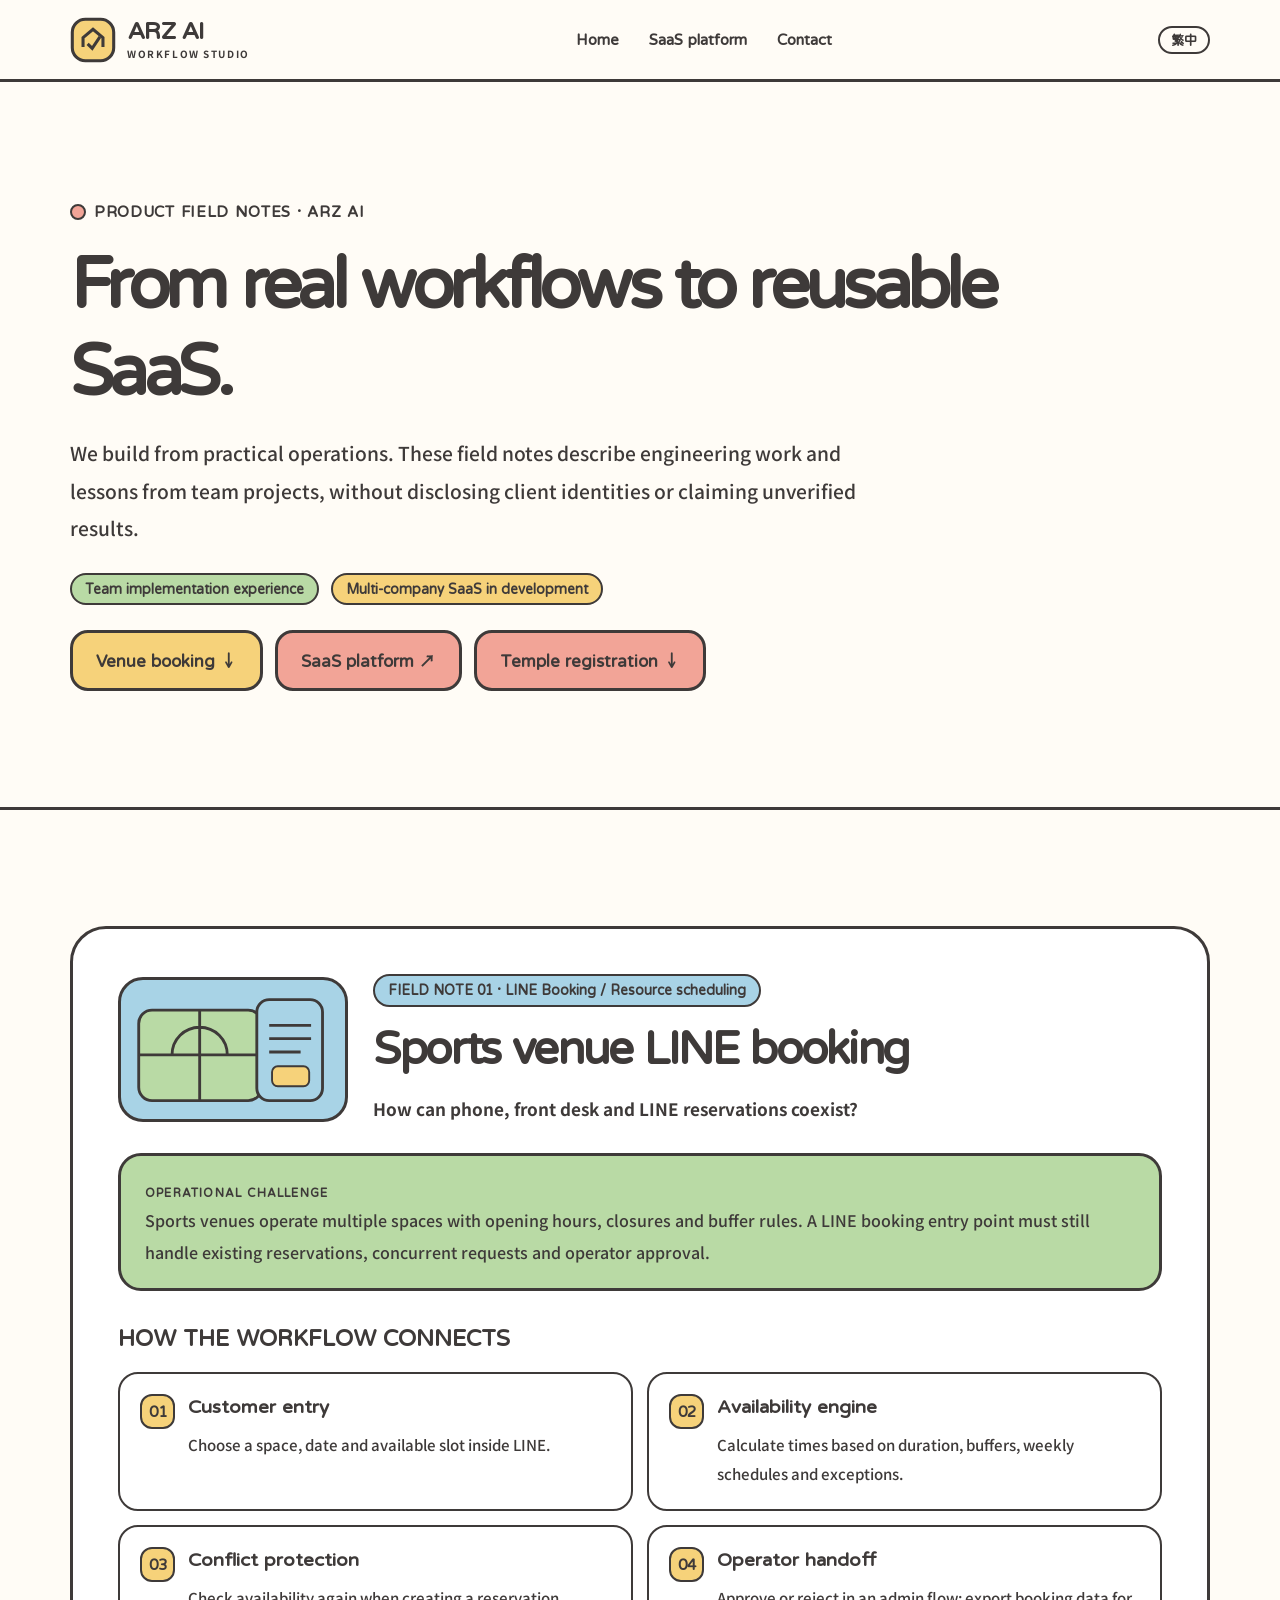
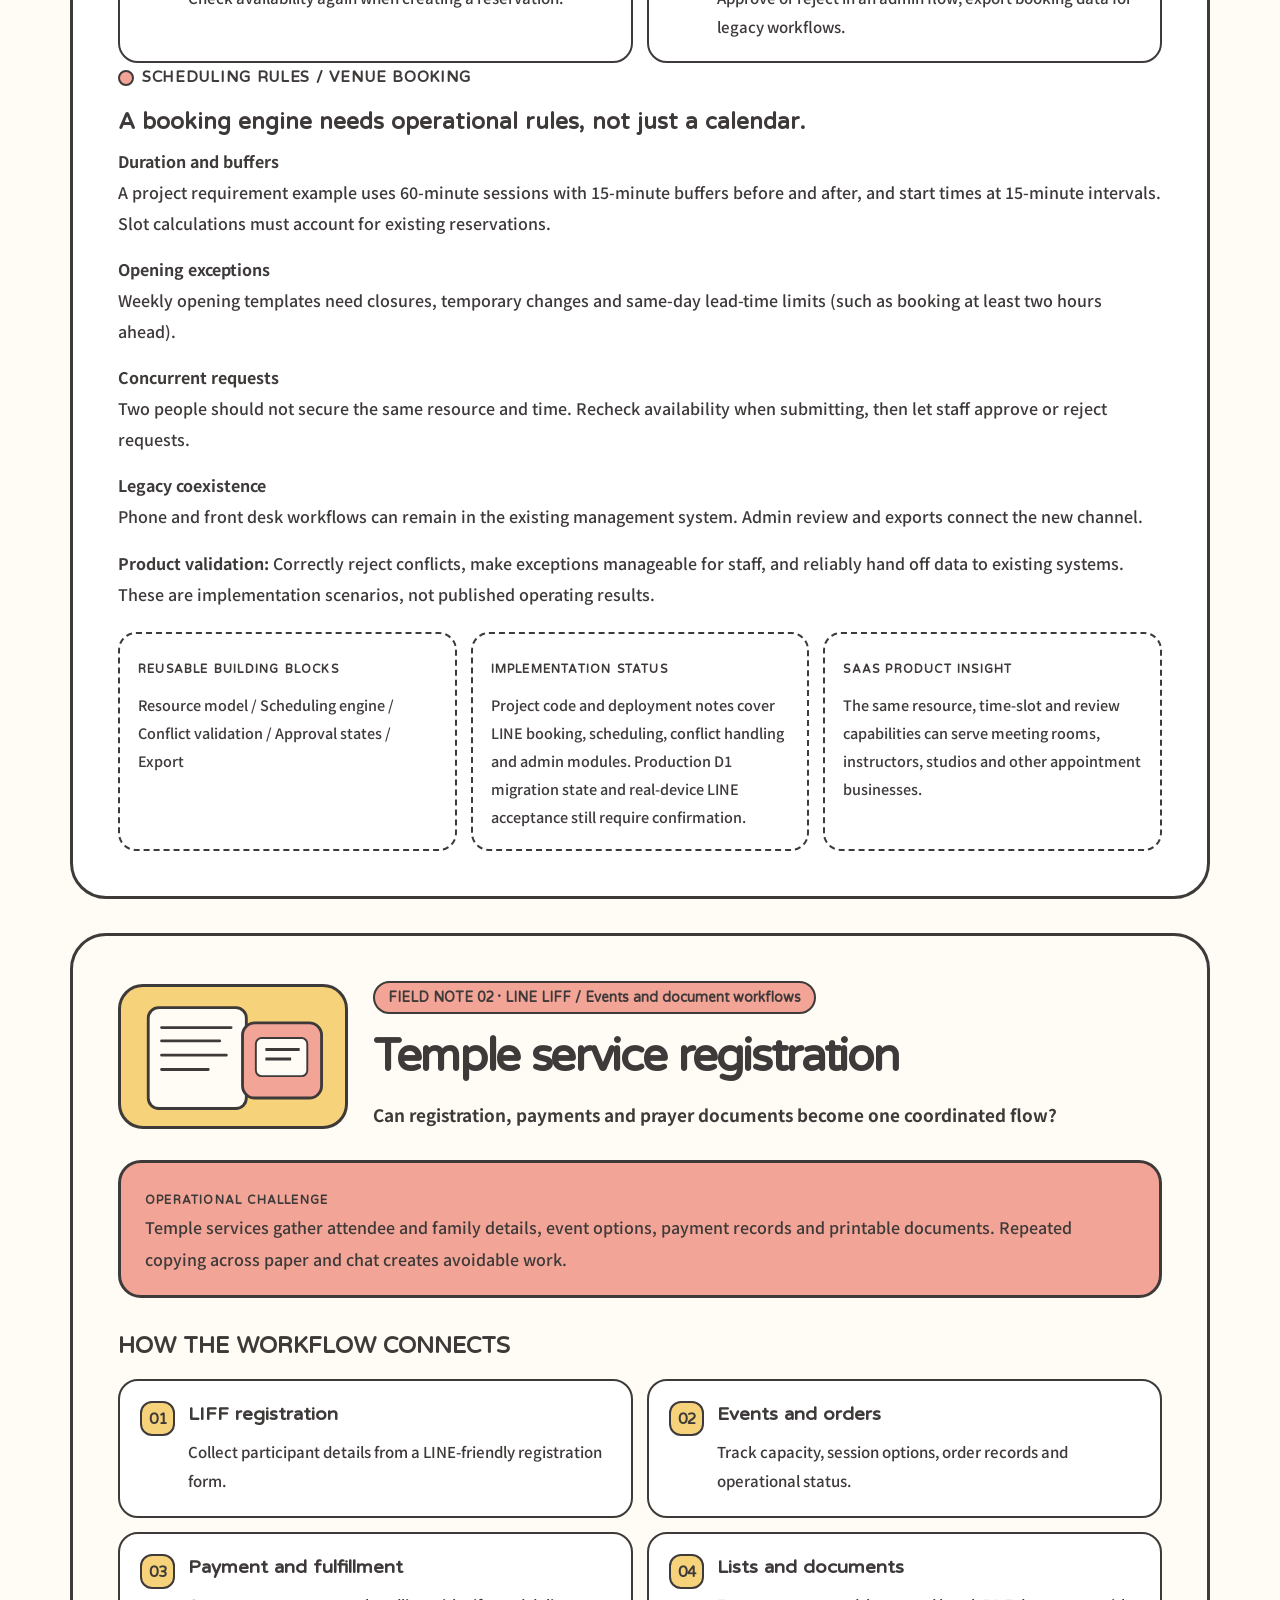
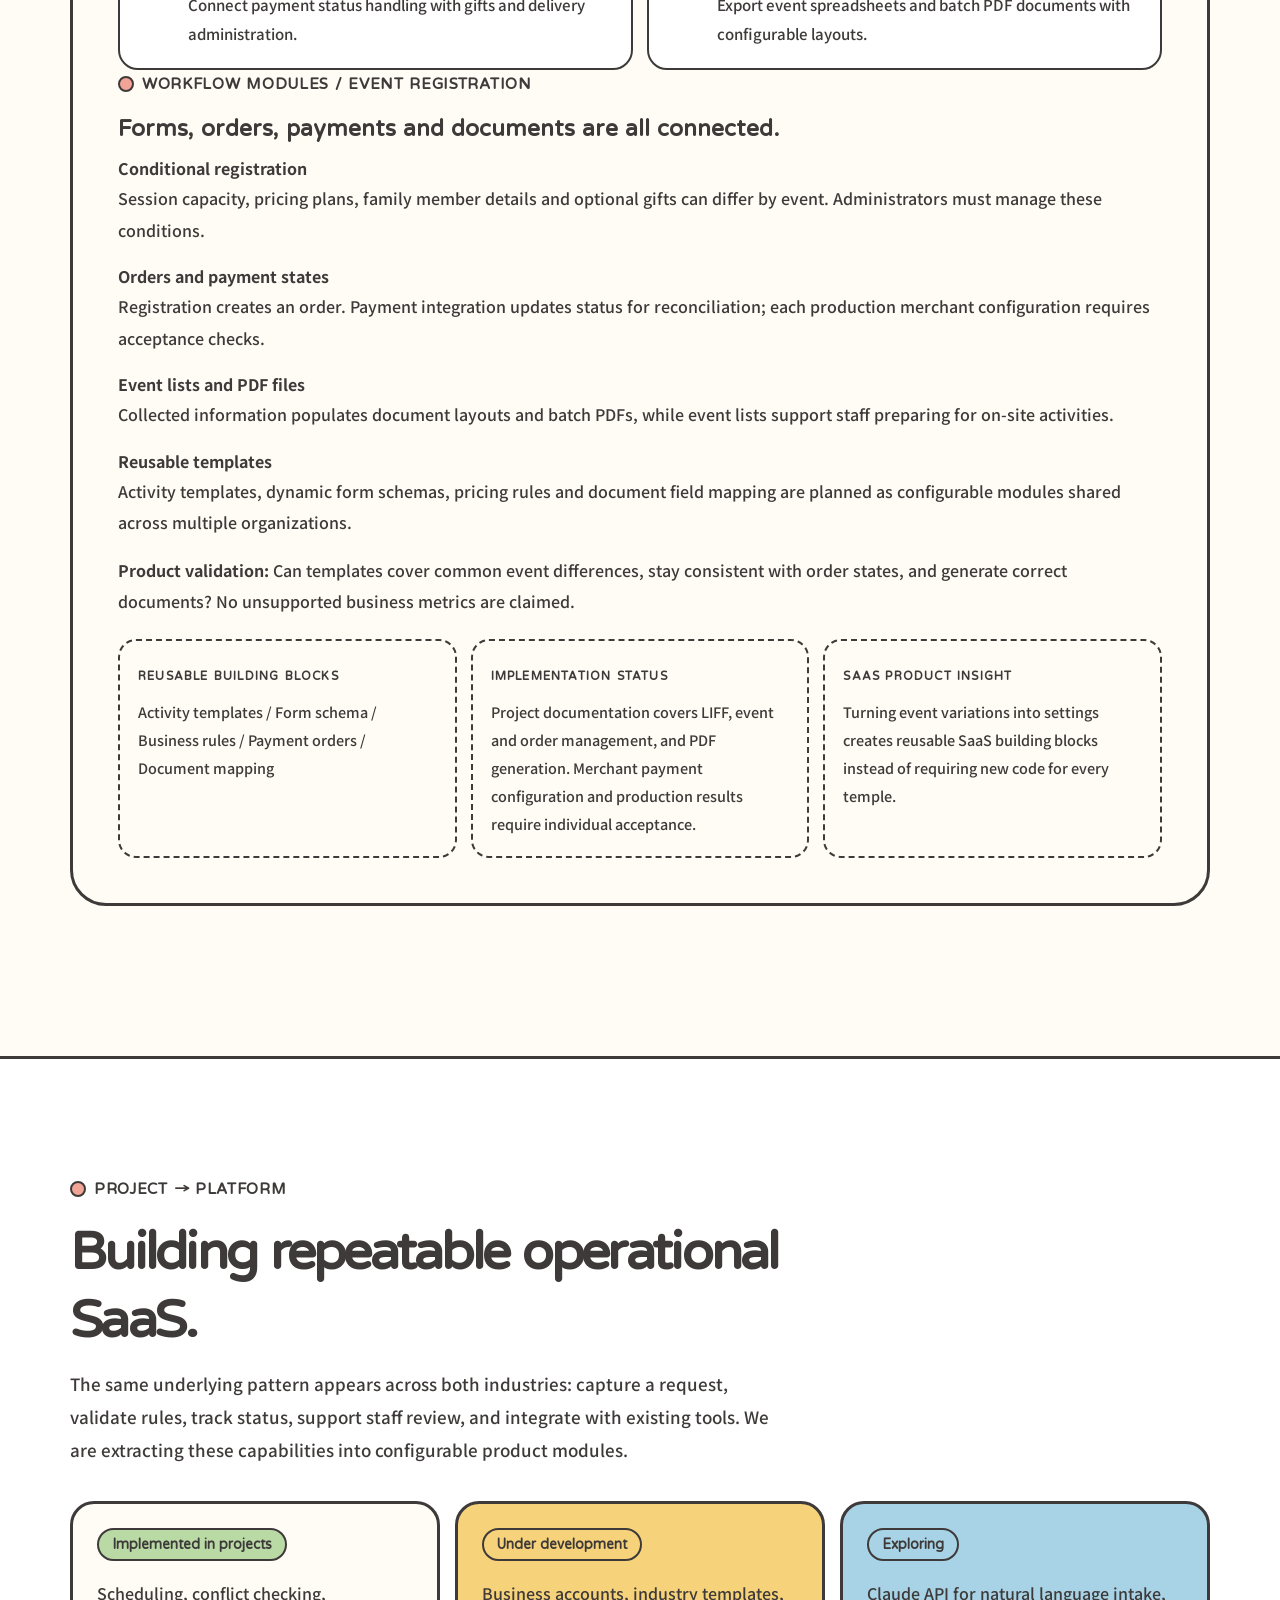
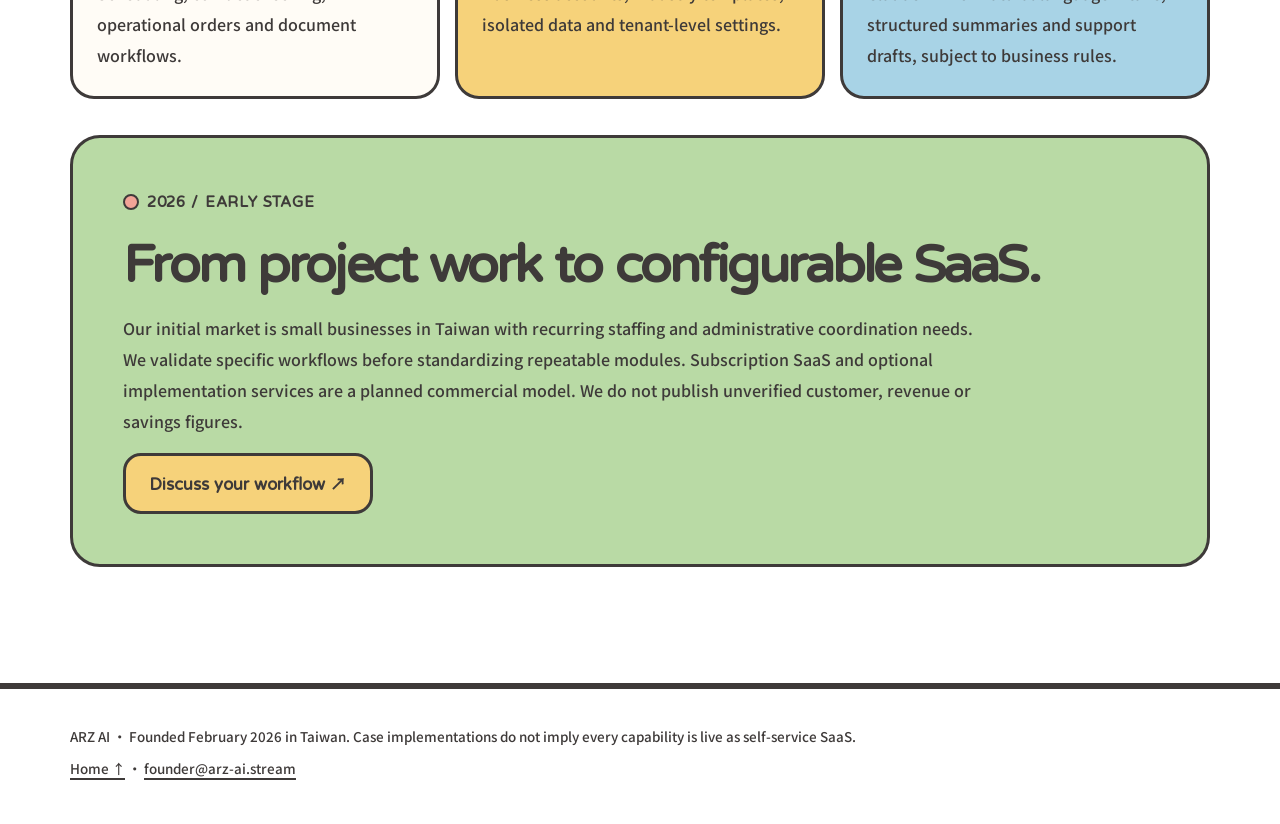
==== commit a0eb93eb: "Expand case studies with real workflow constraints and product validation" ====
--- a/cases-en.html
+++ b/cases-en.html
@@ -1,2 +1,14 @@
-<!doctype html><html lang="en"><head><meta charset="utf-8"><meta name="viewport" content="width=device-width,initial-scale=1"><meta name="theme-color" content="#FFFCF6"><title>ARZ AI | SaaS Case Studies</title><meta name="description" content="We build from practical operations. These field notes describe engineering work and lessons from team projects, without disclosing client identities or claiming unverified results."><link rel="canonical" href="https://arz-ai.stream/cases-en.html"><link rel="alternate" hreflang="zh-Hant" href="https://arz-ai.stream/cases.html"><link rel="alternate" hreflang="en" href="https://arz-ai.stream/cases-en.html"><link rel="icon" type="image/svg+xml" href="favicon.svg"><link rel="stylesheet" href="styles.css"></head><body><a class="skip-link" href="#main">Skip to content</a><header class="site-header"><div class="container header-inner"><a class="brand" href="en.html"><svg class="brand-mark" viewBox="0 0 60 60" aria-hidden="true"><rect x="3" y="3" width="54" height="54" rx="17" fill="#F6D27A" stroke="#3E3A39" stroke-width="4"/><path d="M17 39V27l13-11 13 11v12" stroke="#3E3A39" fill="none" stroke-width="4"/><path d="M23 35l6 6 10-15" stroke="#3E3A39" fill="none" stroke-width="4"/></svg><span class="brand-text">ARZ AI<small>WORKFLOW STUDIO</small></span></a><nav class="dossier-nav"><a href="en.html">Home</a><a href="en.html#product">Booking SaaS</a><a href="mailto:founder@arz-ai.stream">Contact</a></nav><a class="lang-link" href="cases.html">繁中</a></div></header><main id="main"><section class="section dossier-intro"><div class="container"><span class="section-kicker">PRODUCT FIELD NOTES · ARZ AI</span><h1>From real workflows to reusable SaaS.</h1><p class="dossier-lead">We build from practical operations. These field notes describe engineering work and lessons from team projects, without disclosing client identities or claiming unverified results.</p><div class="dossier-badges"><span class="chip chip--green">Team implementation experience</span><span class="chip chip--yellow">Multi-company SaaS in development</span></div><div class="dossier-links"><a class="btn btn--yellow" href="#case-1">Venue booking ↓</a><a class="btn btn--coral" href="#case-2">Temple registration ↓</a></div></div></section><section class="section dossier-cases"><div class="container"><article id="case-1" class="dossier-case"><div class="dossier-case-top"><div><svg viewBox="0 0 210 120" aria-hidden="true"><rect x="6" y="19" width="129" height="95" rx="14" fill="#B9DAA5" stroke="#3E3A39" stroke-width="3"/><path d="M70 19v95M6 66h129M41 66a29 29 0 0 1 58 0" stroke="#3E3A39" stroke-width="3" fill="none"/><rect x="130" y="8" width="69" height="106" rx="13" fill="#A8D3E6" stroke="#3E3A39" stroke-width="3"/><path d="M143 35h44M143 49h44M143 63h33" stroke="#3E3A39" stroke-width="3"/><rect x="146" y="78" width="39" height="21" rx="6" fill="#F6D27A" stroke="#3E3A39" stroke-width="2"/></svg></div><div><span class="chip chip--blue">FIELD NOTE 01 · LINE Booking / Resource scheduling</span><h2>Sports venue LINE booking</h2><p class="dossier-sub">How can phone, front desk and LINE reservations coexist?</p></div></div><div class="dossier-problem"><span class="tiny-label">OPERATIONAL CHALLENGE</span><p>Sports venues operate multiple spaces with opening hours, closures and buffer rules. A LINE booking entry point must still handle existing reservations, concurrent requests and operator approval.</p></div><h3 class="dossier-small-title">HOW THE WORKFLOW CONNECTS</h3><div class="dossier-steps"><div class="dossier-step"><span class="step-n">01</span><div><h3>Customer entry</h3><p>Choose a space, date and available slot inside LINE.</p></div></div><div class="dossier-step"><span class="step-n">02</span><div><h3>Availability engine</h3><p>Calculate times based on duration, buffers, weekly schedules and exceptions.</p></div></div><div class="dossier-step"><span class="step-n">03</span><div><h3>Conflict protection</h3><p>Check availability again when creating a reservation.</p></div></div><div class="dossier-step"><span class="step-n">04</span><div><h3>Operator handoff</h3><p>Approve or reject in an admin flow; export booking data for legacy workflows.</p></div></div></div><div class="dossier-case-bottom"><div><span class="tiny-label">REUSABLE BUILDING BLOCKS</span><p>Resource model / Scheduling engine / Conflict validation / Approval states / Export</p></div><div><span class="tiny-label">IMPLEMENTATION STATUS</span><p>Project code and deployment notes cover LINE booking, scheduling, conflict handling and admin modules. Production D1 migration state and real-device LINE acceptance still require confirmation.</p></div><div><span class="tiny-label">SAAS PRODUCT INSIGHT</span><p>The same resource, time-slot and review capabilities can serve meeting rooms, instructors, studios and other appointment businesses.</p></div></div></article>
-<article id="case-2" class="dossier-case"><div class="dossier-case-top"><div><svg viewBox="0 0 210 120" aria-hidden="true"><rect x="16" y="9" width="103" height="106" rx="11" fill="#FFFCF6" stroke="#3E3A39" stroke-width="3"/><path d="M30 30h73M30 44h61M30 59h68M30 74h49" stroke="#3E3A39" stroke-width="3" stroke-linecap="round"/><rect x="115" y="25" width="83" height="79" rx="13" fill="#F2A497" stroke="#3E3A39" stroke-width="3"/><rect x="129" y="41" width="54" height="40" rx="6" fill="#FFFCF6" stroke="#3E3A39" stroke-width="2"/><path d="M139 53h36M139 63h27" stroke="#3E3A39" stroke-width="3"/></svg></div><div><span class="chip chip--coral">FIELD NOTE 02 · LINE LIFF / Events and document workflows</span><h2>Temple service registration</h2><p class="dossier-sub">Can registration, payments and prayer documents become one coordinated flow?</p></div></div><div class="dossier-problem"><span class="tiny-label">OPERATIONAL CHALLENGE</span><p>Temple services gather attendee and family details, event options, payment records and printable documents. Repeated copying across paper and chat creates avoidable work.</p></div><h3 class="dossier-small-title">HOW THE WORKFLOW CONNECTS</h3><div class="dossier-steps"><div class="dossier-step"><span class="step-n">01</span><div><h3>LIFF registration</h3><p>Collect participant details from a LINE-friendly registration form.</p></div></div><div class="dossier-step"><span class="step-n">02</span><div><h3>Events and orders</h3><p>Track capacity, session options, order records and operational status.</p></div></div><div class="dossier-step"><span class="step-n">03</span><div><h3>Payment and fulfillment</h3><p>Connect payment status handling with gifts and delivery administration.</p></div></div><div class="dossier-step"><span class="step-n">04</span><div><h3>Lists and documents</h3><p>Export event spreadsheets and batch PDF documents with configurable layouts.</p></div></div></div><div class="dossier-case-bottom"><div><span class="tiny-label">REUSABLE BUILDING BLOCKS</span><p>Activity templates / Form schema / Business rules / Payment orders / Document mapping</p></div><div><span class="tiny-label">IMPLEMENTATION STATUS</span><p>Project documentation covers LIFF, event and order management, and PDF generation. Merchant payment configuration and production results require individual acceptance.</p></div><div><span class="tiny-label">SAAS PRODUCT INSIGHT</span><p>Turning event variations into settings creates reusable SaaS building blocks instead of requiring new code for every temple.</p></div></div></article></div></section><section class="section paper-area" id="platform"><div class="container"><div class="section-heading"><span class="section-kicker">PROJECT → PLATFORM</span><h2>Building repeatable operational SaaS.</h2><p>The same underlying pattern appears across both industries: capture a request, validate rules, track status, support staff review, and integrate with existing tools. We are extracting these capabilities into configurable product modules.</p></div><div class="dossier-stage-grid"><article class="dossier-stage"><span class="chip chip--green">Implemented in projects</span><p>Scheduling, conflict checking, operational orders and document workflows.</p></article><article class="dossier-stage"><span class="chip chip--yellow">Under development</span><p>Business accounts, industry templates, isolated data and tenant-level settings.</p></article><article class="dossier-stage"><span class="chip chip--blue">Exploring</span><p>Claude API for natural language intake, structured summaries and support drafts, subject to business rules.</p></article></div><div class="dossier-strategy"><span class="section-kicker">2026 / EARLY STAGE</span><h2>From project work to configurable SaaS.</h2><p>Our initial market is small businesses in Taiwan with recurring staffing and administrative coordination needs. We validate specific workflows before standardizing repeatable modules. Subscription SaaS and optional implementation services are a planned commercial model. We do not publish unverified customer, revenue or savings figures.</p><a class="btn btn--yellow" href="mailto:founder@arz-ai.stream?subject=ARZ%20AI%20workflow%20consultation">Discuss your workflow ↗</a></div></div></section></main><footer class="footer"><div class="container"><p>ARZ AI · Founded February 2026 in Taiwan. Case implementations do not imply every capability is live as self-service SaaS.</p><p><a href="en.html">Home ↑</a> · <a href="mailto:founder@arz-ai.stream">founder@arz-ai.stream</a></p></div></footer></body></html>+<!doctype html><html lang="en"><head><meta charset="utf-8"><meta name="viewport" content="width=device-width,initial-scale=1"><meta name="theme-color" content="#FFFCF6"><title>ARZ AI | SaaS Case Studies</title><meta name="description" content="We build from practical operations. These field notes describe engineering work and lessons from team projects, without disclosing client identities or claiming unverified results."><link rel="canonical" href="https://arz-ai.stream/cases-en.html"><link rel="alternate" hreflang="zh-Hant" href="https://arz-ai.stream/cases.html"><link rel="alternate" hreflang="en" href="https://arz-ai.stream/cases-en.html"><link rel="icon" type="image/svg+xml" href="favicon.svg"><link rel="stylesheet" href="styles.css"></head><body><a class="skip-link" href="#main">Skip to content</a><header class="site-header"><div class="container header-inner"><a class="brand" href="en.html"><svg class="brand-mark" viewBox="0 0 60 60" aria-hidden="true"><rect x="3" y="3" width="54" height="54" rx="17" fill="#F6D27A" stroke="#3E3A39" stroke-width="4"/><path d="M17 39V27l13-11 13 11v12" stroke="#3E3A39" fill="none" stroke-width="4"/><path d="M23 35l6 6 10-15" stroke="#3E3A39" fill="none" stroke-width="4"/></svg><span class="brand-text">ARZ AI<small>WORKFLOW STUDIO</small></span></a><nav class="dossier-nav"><a href="en.html">Home</a><a href="platform-en.html">SaaS platform</a><a href="mailto:founder@arz-ai.stream">Contact</a></nav><a class="lang-link" href="cases.html">繁中</a></div></header><main id="main"><section class="section dossier-intro"><div class="container"><span class="section-kicker">PRODUCT FIELD NOTES · ARZ AI</span><h1>From real workflows to reusable SaaS.</h1><p class="dossier-lead">We build from practical operations. These field notes describe engineering work and lessons from team projects, without disclosing client identities or claiming unverified results.</p><div class="dossier-badges"><span class="chip chip--green">Team implementation experience</span><span class="chip chip--yellow">Multi-company SaaS in development</span></div><div class="dossier-links"><a class="btn btn--yellow" href="#case-1">Venue booking ↓</a><a class="btn btn--coral" href="platform-en.html">SaaS platform ↗</a><a class="btn btn--coral" href="#case-2">Temple registration ↓</a></div></div></section><section class="section dossier-cases"><div class="container"><article id="case-1" class="dossier-case"><div class="dossier-case-top"><div><svg viewBox="0 0 210 120" aria-hidden="true"><rect x="6" y="19" width="129" height="95" rx="14" fill="#B9DAA5" stroke="#3E3A39" stroke-width="3"/><path d="M70 19v95M6 66h129M41 66a29 29 0 0 1 58 0" stroke="#3E3A39" stroke-width="3" fill="none"/><rect x="130" y="8" width="69" height="106" rx="13" fill="#A8D3E6" stroke="#3E3A39" stroke-width="3"/><path d="M143 35h44M143 49h44M143 63h33" stroke="#3E3A39" stroke-width="3"/><rect x="146" y="78" width="39" height="21" rx="6" fill="#F6D27A" stroke="#3E3A39" stroke-width="2"/></svg></div><div><span class="chip chip--blue">FIELD NOTE 01 · LINE Booking / Resource scheduling</span><h2>Sports venue LINE booking</h2><p class="dossier-sub">How can phone, front desk and LINE reservations coexist?</p></div></div><div class="dossier-problem"><span class="tiny-label">OPERATIONAL CHALLENGE</span><p>Sports venues operate multiple spaces with opening hours, closures and buffer rules. A LINE booking entry point must still handle existing reservations, concurrent requests and operator approval.</p></div><h3 class="dossier-small-title">HOW THE WORKFLOW CONNECTS</h3><div class="dossier-steps"><div class="dossier-step"><span class="step-n">01</span><div><h3>Customer entry</h3><p>Choose a space, date and available slot inside LINE.</p></div></div><div class="dossier-step"><span class="step-n">02</span><div><h3>Availability engine</h3><p>Calculate times based on duration, buffers, weekly schedules and exceptions.</p></div></div><div class="dossier-step"><span class="step-n">03</span><div><h3>Conflict protection</h3><p>Check availability again when creating a reservation.</p></div></div><div class="dossier-step"><span class="step-n">04</span><div><h3>Operator handoff</h3><p>Approve or reject in an admin flow; export booking data for legacy workflows.</p></div></div></div><div class="dossier-operational"><span class="section-kicker">SCHEDULING RULES / VENUE BOOKING</span><h3>A booking engine needs operational rules, not just a calendar.</h3><div class="dossier-rule-grid">
+<div><strong>Duration and buffers</strong><p>A project requirement example uses 60-minute sessions with 15-minute buffers before and after, and start times at 15-minute intervals. Slot calculations must account for existing reservations.</p></div>
+<div><strong>Opening exceptions</strong><p>Weekly opening templates need closures, temporary changes and same-day lead-time limits (such as booking at least two hours ahead).</p></div>
+<div><strong>Concurrent requests</strong><p>Two people should not secure the same resource and time. Recheck availability when submitting, then let staff approve or reject requests.</p></div>
+<div><strong>Legacy coexistence</strong><p>Phone and front desk workflows can remain in the existing management system. Admin review and exports connect the new channel.</p></div>
+</div><p class="dossier-metric"><strong>Product validation:</strong> Correctly reject conflicts, make exceptions manageable for staff, and reliably hand off data to existing systems. These are implementation scenarios, not published operating results.</p></div>
+<div class="dossier-case-bottom"><div><span class="tiny-label">REUSABLE BUILDING BLOCKS</span><p>Resource model / Scheduling engine / Conflict validation / Approval states / Export</p></div><div><span class="tiny-label">IMPLEMENTATION STATUS</span><p>Project code and deployment notes cover LINE booking, scheduling, conflict handling and admin modules. Production D1 migration state and real-device LINE acceptance still require confirmation.</p></div><div><span class="tiny-label">SAAS PRODUCT INSIGHT</span><p>The same resource, time-slot and review capabilities can serve meeting rooms, instructors, studios and other appointment businesses.</p></div></div></article>
+<article id="case-2" class="dossier-case"><div class="dossier-case-top"><div><svg viewBox="0 0 210 120" aria-hidden="true"><rect x="16" y="9" width="103" height="106" rx="11" fill="#FFFCF6" stroke="#3E3A39" stroke-width="3"/><path d="M30 30h73M30 44h61M30 59h68M30 74h49" stroke="#3E3A39" stroke-width="3" stroke-linecap="round"/><rect x="115" y="25" width="83" height="79" rx="13" fill="#F2A497" stroke="#3E3A39" stroke-width="3"/><rect x="129" y="41" width="54" height="40" rx="6" fill="#FFFCF6" stroke="#3E3A39" stroke-width="2"/><path d="M139 53h36M139 63h27" stroke="#3E3A39" stroke-width="3"/></svg></div><div><span class="chip chip--coral">FIELD NOTE 02 · LINE LIFF / Events and document workflows</span><h2>Temple service registration</h2><p class="dossier-sub">Can registration, payments and prayer documents become one coordinated flow?</p></div></div><div class="dossier-problem"><span class="tiny-label">OPERATIONAL CHALLENGE</span><p>Temple services gather attendee and family details, event options, payment records and printable documents. Repeated copying across paper and chat creates avoidable work.</p></div><h3 class="dossier-small-title">HOW THE WORKFLOW CONNECTS</h3><div class="dossier-steps"><div class="dossier-step"><span class="step-n">01</span><div><h3>LIFF registration</h3><p>Collect participant details from a LINE-friendly registration form.</p></div></div><div class="dossier-step"><span class="step-n">02</span><div><h3>Events and orders</h3><p>Track capacity, session options, order records and operational status.</p></div></div><div class="dossier-step"><span class="step-n">03</span><div><h3>Payment and fulfillment</h3><p>Connect payment status handling with gifts and delivery administration.</p></div></div><div class="dossier-step"><span class="step-n">04</span><div><h3>Lists and documents</h3><p>Export event spreadsheets and batch PDF documents with configurable layouts.</p></div></div></div><div class="dossier-operational"><span class="section-kicker">WORKFLOW MODULES / EVENT REGISTRATION</span><h3>Forms, orders, payments and documents are all connected.</h3><div class="dossier-rule-grid">
+<div><strong>Conditional registration</strong><p>Session capacity, pricing plans, family member details and optional gifts can differ by event. Administrators must manage these conditions.</p></div>
+<div><strong>Orders and payment states</strong><p>Registration creates an order. Payment integration updates status for reconciliation; each production merchant configuration requires acceptance checks.</p></div>
+<div><strong>Event lists and PDF files</strong><p>Collected information populates document layouts and batch PDFs, while event lists support staff preparing for on-site activities.</p></div>
+<div><strong>Reusable templates</strong><p>Activity templates, dynamic form schemas, pricing rules and document field mapping are planned as configurable modules shared across multiple organizations.</p></div>
+</div><p class="dossier-metric"><strong>Product validation:</strong> Can templates cover common event differences, stay consistent with order states, and generate correct documents? No unsupported business metrics are claimed.</p></div>
+<div class="dossier-case-bottom"><div><span class="tiny-label">REUSABLE BUILDING BLOCKS</span><p>Activity templates / Form schema / Business rules / Payment orders / Document mapping</p></div><div><span class="tiny-label">IMPLEMENTATION STATUS</span><p>Project documentation covers LIFF, event and order management, and PDF generation. Merchant payment configuration and production results require individual acceptance.</p></div><div><span class="tiny-label">SAAS PRODUCT INSIGHT</span><p>Turning event variations into settings creates reusable SaaS building blocks instead of requiring new code for every temple.</p></div></div></article></div></section><section class="section paper-area" id="platform"><div class="container"><div class="section-heading"><span class="section-kicker">PROJECT → PLATFORM</span><h2>Building repeatable operational SaaS.</h2><p>The same underlying pattern appears across both industries: capture a request, validate rules, track status, support staff review, and integrate with existing tools. We are extracting these capabilities into configurable product modules.</p></div><div class="dossier-stage-grid"><article class="dossier-stage"><span class="chip chip--green">Implemented in projects</span><p>Scheduling, conflict checking, operational orders and document workflows.</p></article><article class="dossier-stage"><span class="chip chip--yellow">Under development</span><p>Business accounts, industry templates, isolated data and tenant-level settings.</p></article><article class="dossier-stage"><span class="chip chip--blue">Exploring</span><p>Claude API for natural language intake, structured summaries and support drafts, subject to business rules.</p></article></div><div class="dossier-strategy"><span class="section-kicker">2026 / EARLY STAGE</span><h2>From project work to configurable SaaS.</h2><p>Our initial market is small businesses in Taiwan with recurring staffing and administrative coordination needs. We validate specific workflows before standardizing repeatable modules. Subscription SaaS and optional implementation services are a planned commercial model. We do not publish unverified customer, revenue or savings figures.</p><a class="btn btn--yellow" href="mailto:founder@arz-ai.stream?subject=ARZ%20AI%20workflow%20consultation">Discuss your workflow ↗</a></div></div></section></main><footer class="footer"><div class="container"><p>ARZ AI · Founded February 2026 in Taiwan. Case implementations do not imply every capability is live as self-service SaaS.</p><p><a href="en.html">Home ↑</a> · <a href="mailto:founder@arz-ai.stream">founder@arz-ai.stream</a></p></div></footer></body></html>
--- a/styles.css
+++ b/styles.css
@@ -328,3 +328,145 @@
   .case-category { font-size: .84rem; }
   .platform-steps>div { padding: 13px 11px; }
 }
+
+
+/* Product field notes, detailed case studies */
+.dossier-nav { display:flex; align-items:center; gap:clamp(12px,3vw,30px); }
+.dossier-nav a { font:800 .96rem var(--hand); text-decoration:none; }
+.dossier-nav a:hover { text-decoration:underline; text-underline-offset:6px; }
+.dossier-intro { background:var(--paper); border-bottom:var(--border); }
+.dossier-intro h1 { max-width:940px; font-size:clamp(2.6rem,6vw,4.5rem); }
+.dossier-lead { max-width:800px; font-size:clamp(1.03rem,2vw,1.2rem); }
+.dossier-badges,.dossier-links { display:flex; flex-wrap:wrap; gap:12px; margin-top:25px; }
+.dossier-badges .chip { max-width:100%; }
+.dossier-cases { background:var(--paper); }
+.dossier-case { background:var(--white); border:var(--border); border-radius:36px; padding:clamp(22px,4vw,45px); margin-bottom:34px; }
+.dossier-case:nth-child(2) { background:#FFFCF6; }
+.dossier-case-top { display:grid; grid-template-columns:minmax(170px,230px) minmax(0,1fr); gap:25px; align-items:center; margin-bottom:28px; }
+.dossier-case-top > div:first-child { background:var(--blue); border:var(--border); border-radius:25px; padding:12px; }
+.dossier-case:nth-child(2) .dossier-case-top > div:first-child { background:var(--yellow); }
+.dossier-case-top h2 { font-size:clamp(1.85rem,4vw,2.9rem); margin-top:12px; }
+.dossier-sub { font-weight:700; font-size:1.07rem; margin:0; }
+.dossier-problem { padding:20px 24px; border:var(--border); border-radius:23px; background:var(--green); }
+.dossier-case:nth-child(2) .dossier-problem { background:var(--coral); }
+.dossier-problem p { margin-bottom:0; }
+.dossier-small-title { margin:32px 0 18px; }
+.dossier-steps { display:grid; grid-template-columns:repeat(2,minmax(0,1fr)); gap:14px; }
+.dossier-step { display:flex; gap:13px; border:2px solid var(--ink); border-radius:20px; padding:20px; background:var(--white); }
+.step-n { flex:none; width:35px; height:35px; display:grid; place-items:center; background:var(--yellow); border:2px solid var(--ink); border-radius:12px; font:900 .95rem var(--hand); }
+.dossier-step h3 { font-size:1.2rem; }
+.dossier-step p { font-size:.94rem; margin-bottom:0; }
+.dossier-case-bottom { display:grid; grid-template-columns:repeat(3,minmax(0,1fr)); gap:14px; margin-top:22px; }
+.dossier-case-bottom > div { padding:18px; border:2px dashed var(--ink); border-radius:18px; overflow-wrap:anywhere; }
+.dossier-case-bottom > div p { font-size:.9rem; margin:9px 0 0; }
+.dossier-stage-grid { display:grid; grid-template-columns:repeat(3,minmax(0,1fr)); gap:15px; }
+.dossier-stage { border:var(--border); border-radius:24px; background:var(--paper); padding:24px; }
+.dossier-stage:nth-child(2) { background:var(--yellow); }
+.dossier-stage:nth-child(3) { background:var(--blue); }
+.dossier-stage p { margin:17px 0 0; }
+.dossier-strategy { border:var(--border); border-radius:30px; padding:clamp(24px,5vw,50px); margin-top:36px; background:var(--green); }
+.dossier-strategy p { max-width:850px; }
+.venture-panel { margin-top:24px; padding:clamp(20px,4vw,35px); background:var(--yellow); border:var(--border); border-radius:26px; }
+.venture-panel h3 { font-size:clamp(1.45rem,3vw,2rem); }
+.venture-panel .venture-grid { display:grid; grid-template-columns:repeat(3,minmax(0,1fr)); gap:14px; margin:17px 0 20px; }
+.venture-panel .venture-point { border:2px solid var(--ink); border-radius:18px; padding:19px; background:var(--paper); }
+.venture-point strong { display:block; font:900 1.06rem var(--hand); margin-bottom:7px; }
+.venture-point p { font-size:.91rem; margin:0; }
+.dossier-cta { display:inline-flex; margin-top:20px; font:800 1rem var(--hand); text-decoration:underline; text-underline-offset:5px; }
+@media(max-width:800px) {
+ .dossier-nav { display:none; }
+ .dossier-steps { grid-template-columns:1fr; }
+ .dossier-case-bottom,.dossier-stage-grid,.venture-panel .venture-grid { grid-template-columns:1fr; }
+}
+@media(max-width:590px) {
+ .dossier-case-top { grid-template-columns:1fr; }
+ .dossier-case-top > div:first-child { max-width:225px; }
+ .dossier-links .btn { width:100%; }
+ .dossier-case { border-radius:25px; }
+}
+@media(prefers-reduced-motion:reduce) {
+ .dossier-cta,.dossier-links .btn { transition:none; }
+}
+
+
+
+/* Product notebook: dedicated SaaS detail pages */
+.platform-hero { background:var(--paper); padding-bottom:60px; }
+.platform-hero-grid { display:grid; grid-template-columns:minmax(0,1.28fr) minmax(0,.85fr); gap:35px; align-items:center; }
+.platform-hero h1 { font-size:clamp(2.5rem,5.6vw,4.6rem); }
+.platform-hero h1 em { font-style:normal; text-decoration:underline var(--coral) 8px; text-underline-offset:10px; }
+.platform-hero .dossier-lead { max-width:780px; }
+.platform-badges {display:flex; flex-wrap:wrap; gap:9px; margin:24px 0;}
+.platform-art { background:var(--blue); border:var(--border); border-radius:45px; padding:20px; }
+.platform-art svg { width:100%; height:auto; transform-origin:center; animation:platformFloat 5s ease-in-out infinite; }
+@keyframes platformFloat {0%,100%{transform:translateY(0)} 50%{transform:translateY(-5px)}}
+.platform-section-lead { font-size:1.08rem; max-width:825px; margin:0 0 34px; }
+.platform-flow {display:grid; grid-template-columns:repeat(5,minmax(0,1fr)); gap:12px;}
+.platform-flow-step { min-width:0; padding:19px; border:var(--border); border-radius:24px; background:var(--paper); }
+.platform-flow-step:nth-child(even){background:var(--yellow);}
+.platform-flow-step h3 {font-size:1.15rem; margin:18px 0 9px;}
+.platform-flow-step p {font-size:.86rem; line-height:1.75; margin:0;}
+.platform-flow-step .chip {font-size:.78rem;}
+.platform-arch { display:grid; grid-template-columns:repeat(4,minmax(0,1fr)); gap:13px; margin:35px 0 24px; }
+.platform-arch-step {position:relative; background:var(--yellow); border:var(--border); border-radius:25px; padding:24px 18px; min-width:0;}
+.platform-arch-step:nth-child(2){background:var(--blue);}
+.platform-arch-step:nth-child(3){background:var(--green);}
+.platform-arch-step:nth-child(4){background:var(--coral);}
+.platform-arch-step span { display:block; font:900 1.5rem/1 var(--hand); margin-bottom:14px; }
+.platform-arch-step strong {display:block; font:900 1.18rem/1.4 var(--hand);}
+.platform-arch-step small {display:block; margin-top:8px; font-size:.85rem; }
+.platform-arch-step:not(:last-child):after { content:"→"; position:absolute; top:42%; right:-19px; z-index:1; font:900 2rem/1 var(--hand); }
+.platform-columns,.platform-case-grid {display:grid; grid-template-columns:repeat(2,minmax(0,1fr)); gap:20px; margin-top:29px;}
+.platform-stage {border:var(--border);border-radius:28px;padding:clamp(22px,3.5vw,34px);min-width:0;}
+.platform-stage--done {background:var(--green);}
+.platform-stage--next {background:var(--white);}
+.platform-stage h3 {margin-top:22px;}
+.platform-stage ul {padding-left:1.3em; margin-bottom:0;}
+.platform-stage li {margin-top:11px; line-height:1.75;}
+.platform-industry-grid,.platform-ai-grid {display:grid; grid-template-columns:repeat(3,minmax(0,1fr)); gap:18px;}
+.platform-industry,.platform-ai-grid article {min-width:0; border:var(--border); border-radius:29px; padding:clamp(23px,3vw,32px); background:var(--white);}
+.platform-industry:nth-child(1),.platform-ai-grid article:nth-child(1) {background:var(--yellow);}
+.platform-industry:nth-child(2),.platform-ai-grid article:nth-child(2) {background:var(--blue);}
+.platform-industry:nth-child(3),.platform-ai-grid article:nth-child(3) {background:var(--green);}
+.platform-industry h3,.platform-ai-grid h3 {margin:16px 0 10px;}
+.platform-industry strong {font-family:var(--hand); font-size:1rem;}
+.platform-industry p,.platform-ai-grid p {margin:11px 0 0; font-size:.95rem;}
+.platform-case {display:flex;flex-direction:column;min-width:0;border:var(--border);border-radius:29px;padding:clamp(25px,3.7vw,38px);background:var(--blue);}
+.platform-case:nth-child(2) {background:var(--coral);}
+.platform-case h3 {margin:14px 0;}
+.platform-case p {line-height:1.85;}
+.platform-case strong {margin-top:auto;}
+.platform-case .text-cta {align-self:flex-start; margin-top:20px;}
+.platform-ai-grid article .chip {margin-bottom:11px;}
+.platform-onboard {display:grid;grid-template-columns:repeat(3,minmax(0,1fr));gap:16px;margin-top:36px;}
+.platform-onboard>div {min-width:0;padding:26px;background:var(--paper);border:var(--border);border-radius:25px;}
+.platform-onboard>div:nth-child(2){background:var(--green);}
+.platform-onboard>div:nth-child(3){background:var(--yellow);}
+.platform-onboard h3 {margin-top:20px;}
+.platform-onboard p {margin:0;font-size:.95rem;}
+.platform-pricing {margin:26px 0 0;background:var(--white);border:2px dashed var(--ink);padding:16px 22px;border-radius:19px;max-width:900px;}
+.platform-contact {text-align:center;background:var(--green);border:var(--border);padding:clamp(28px,6vw,67px);border-radius:36px;}
+.platform-contact .section-kicker {justify-content:center;}
+.platform-contact h2 {max-width:780px;margin:0 auto 18px;}
+.platform-contact p {max-width:760px;margin:0 auto 22px;}
+.platform-contact .platform-email {margin:18px auto 0;overflow-wrap:anywhere;font-weight:800;}
+@media(max-width:1080px) {
+  .platform-flow {grid-template-columns:repeat(3,minmax(0,1fr));}
+}
+@media(max-width:800px) {
+  .platform-hero-grid {grid-template-columns:1fr;}
+  .platform-art {width:min(450px,100%);justify-self:center;}
+  .platform-flow {grid-template-columns:repeat(2,minmax(0,1fr));}
+  .platform-arch {grid-template-columns:repeat(2,minmax(0,1fr));}
+  .platform-arch-step:nth-child(2):after {display:none;}
+  .platform-industry-grid,.platform-ai-grid,.platform-onboard {grid-template-columns:1fr;}
+}
+@media(max-width:600px){
+  .platform-flow,.platform-arch,.platform-columns,.platform-case-grid {grid-template-columns:1fr;}
+  .platform-arch-step:after {display:none;}
+  .platform-hero h1 {font-size:clamp(2.35rem,10vw,3.5rem);}
+  .platform-hero .dossier-links .btn{width:100%;}
+  .platform-art {padding:12px;border-radius:30px;}
+  .platform-flow-step {padding:20px 22px;}
+}
+@media(prefers-reduced-motion:reduce) {.platform-art svg {animation:none;}}
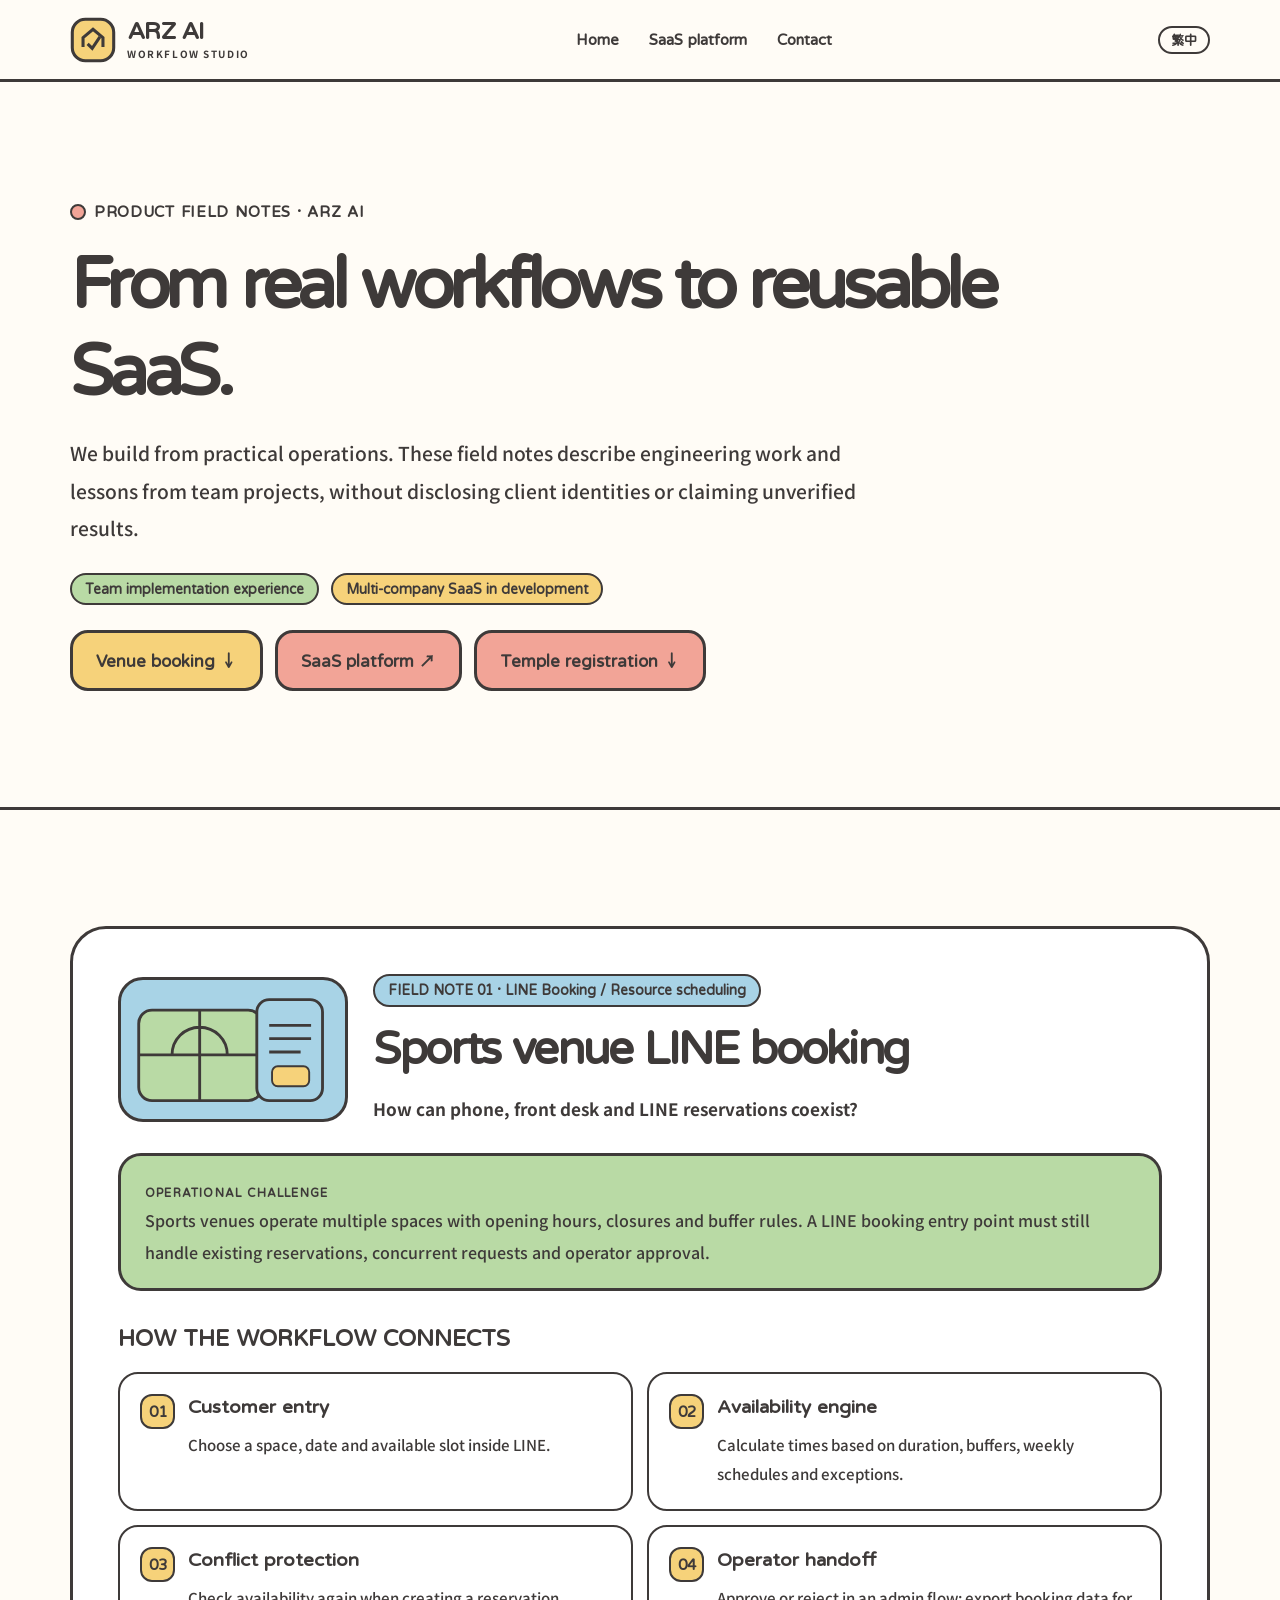
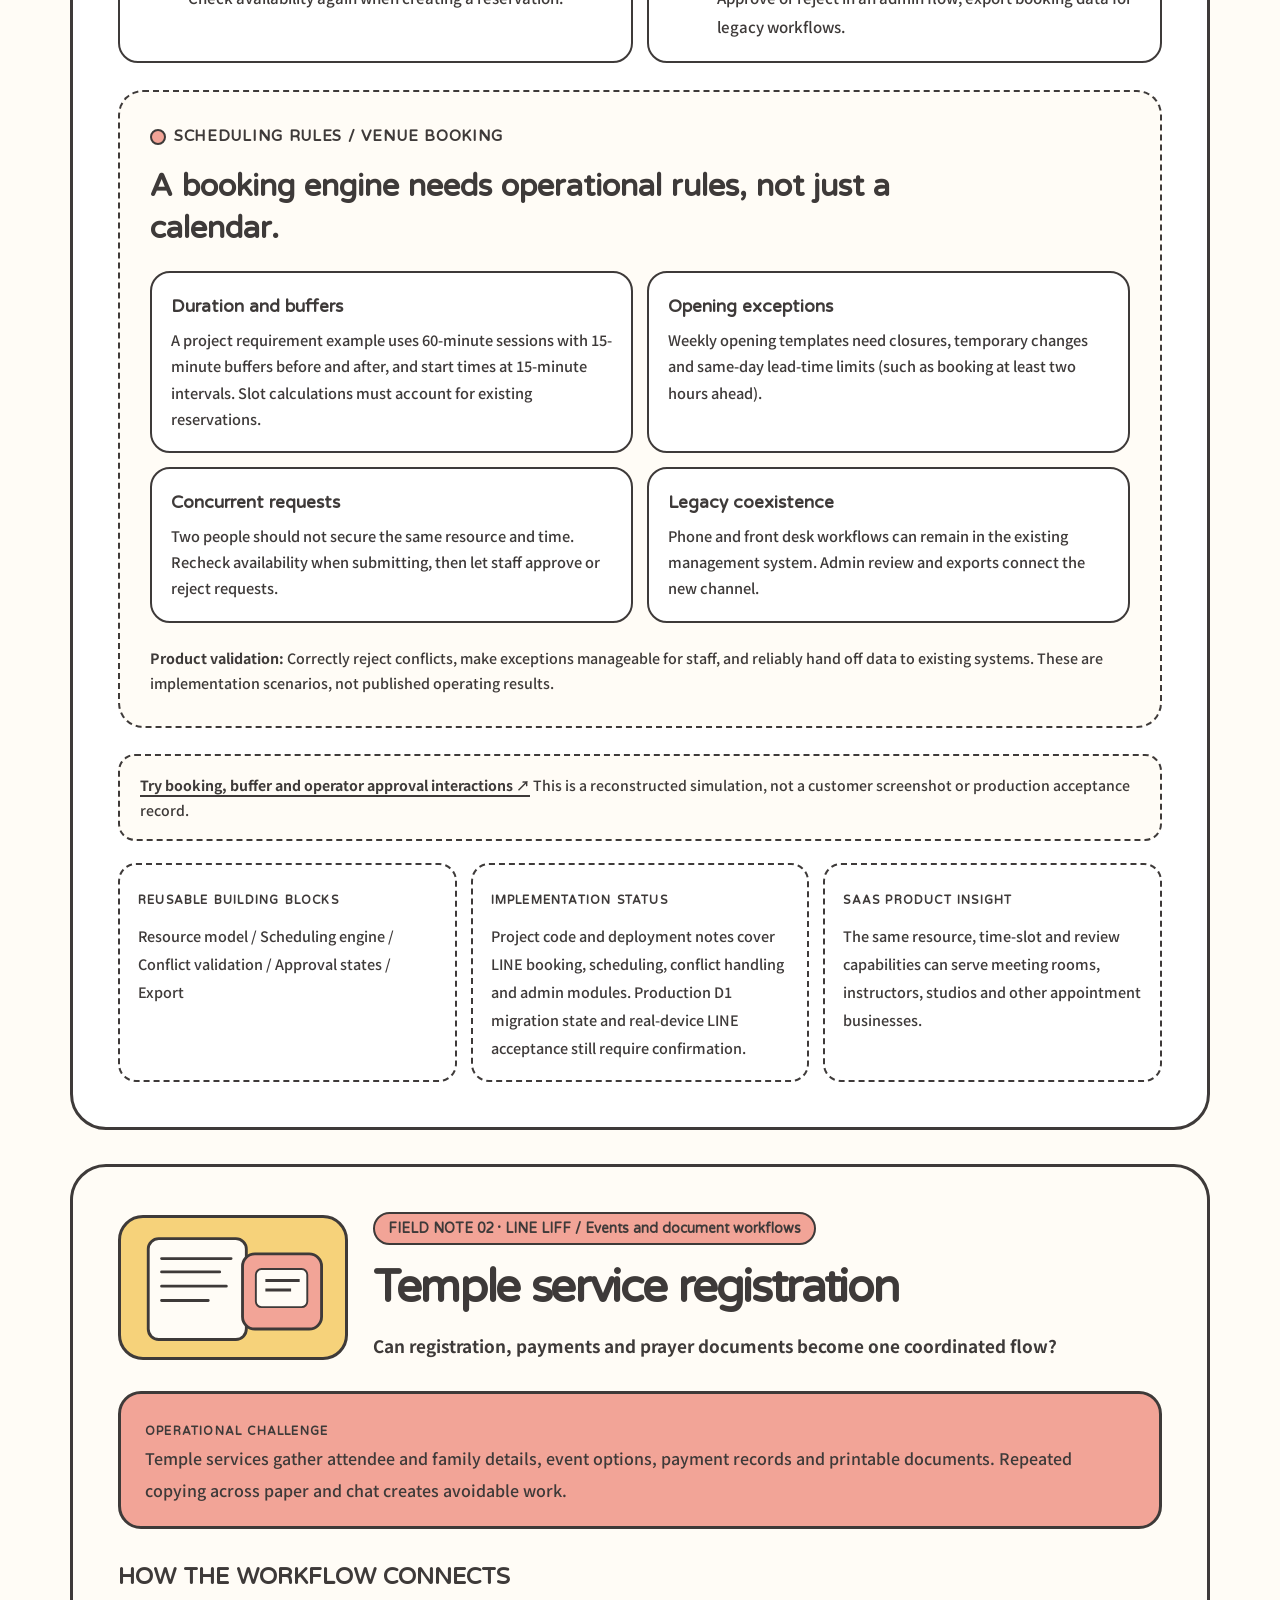
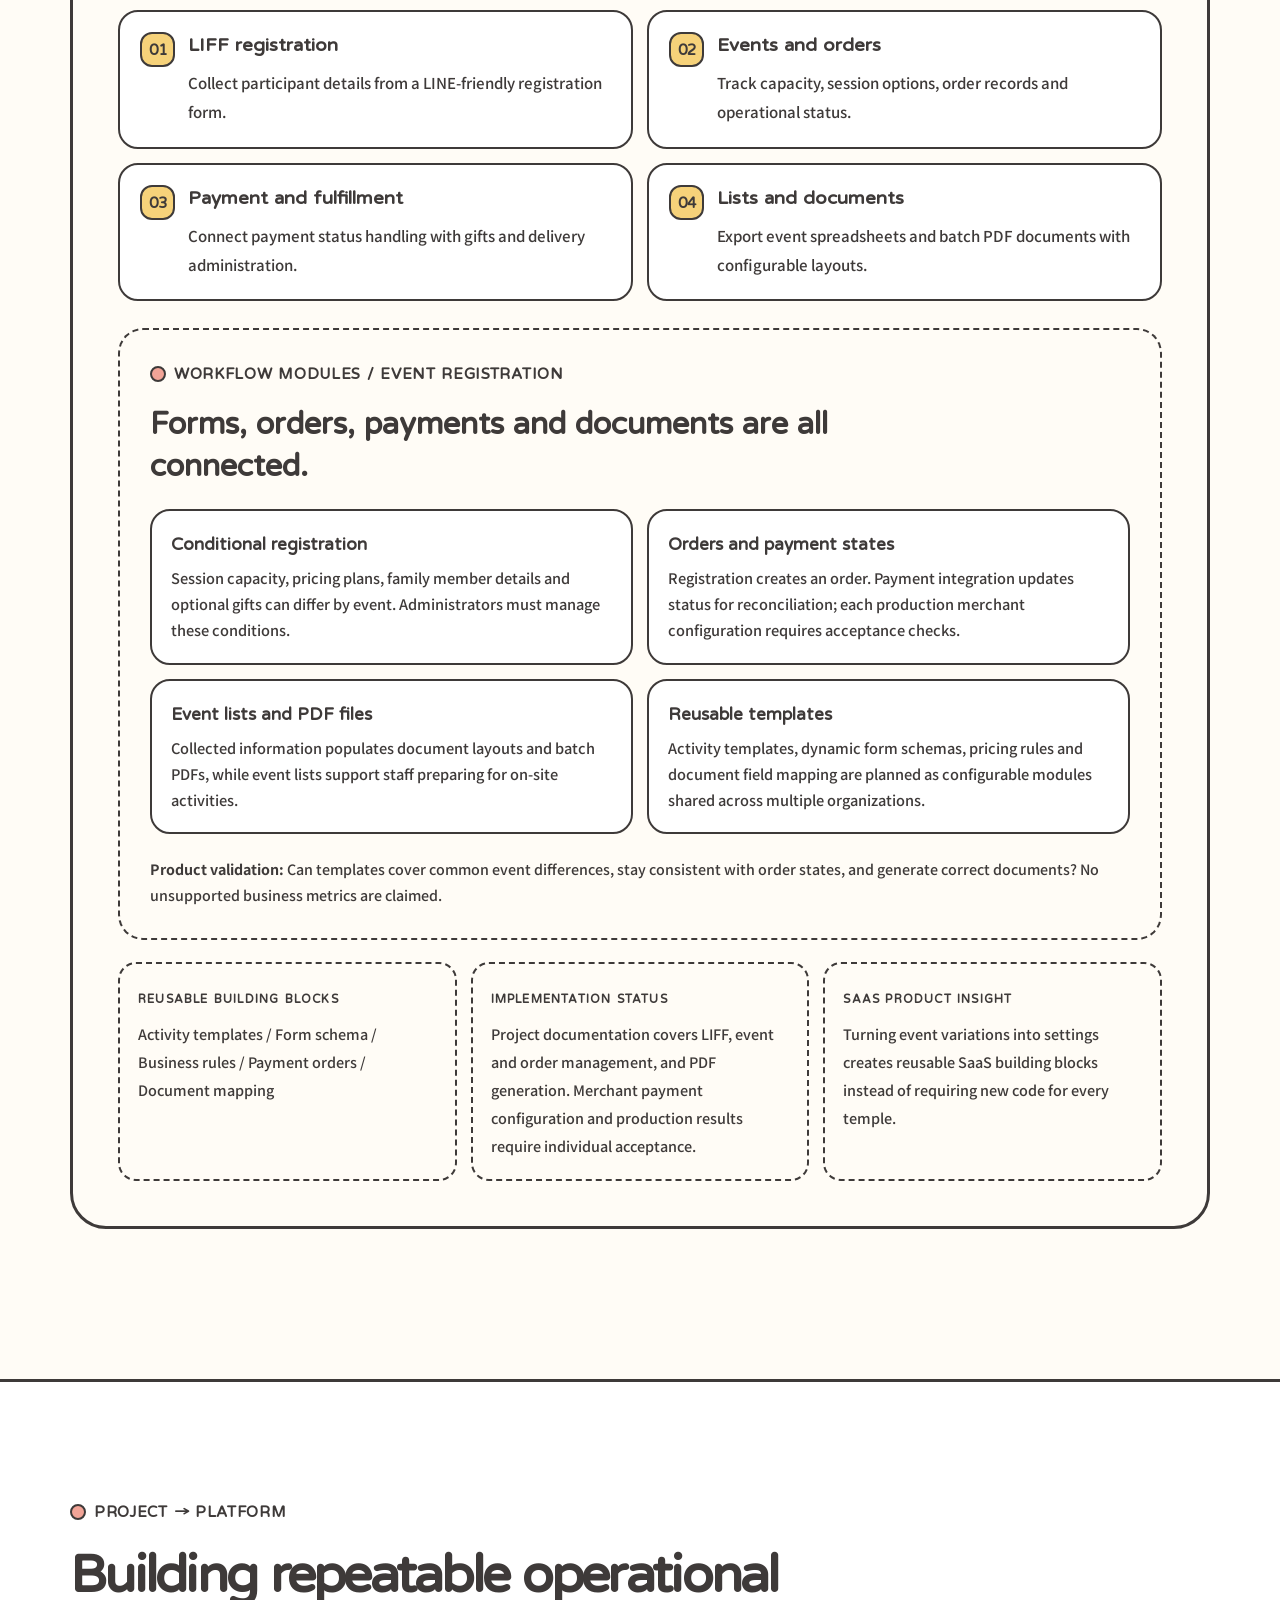
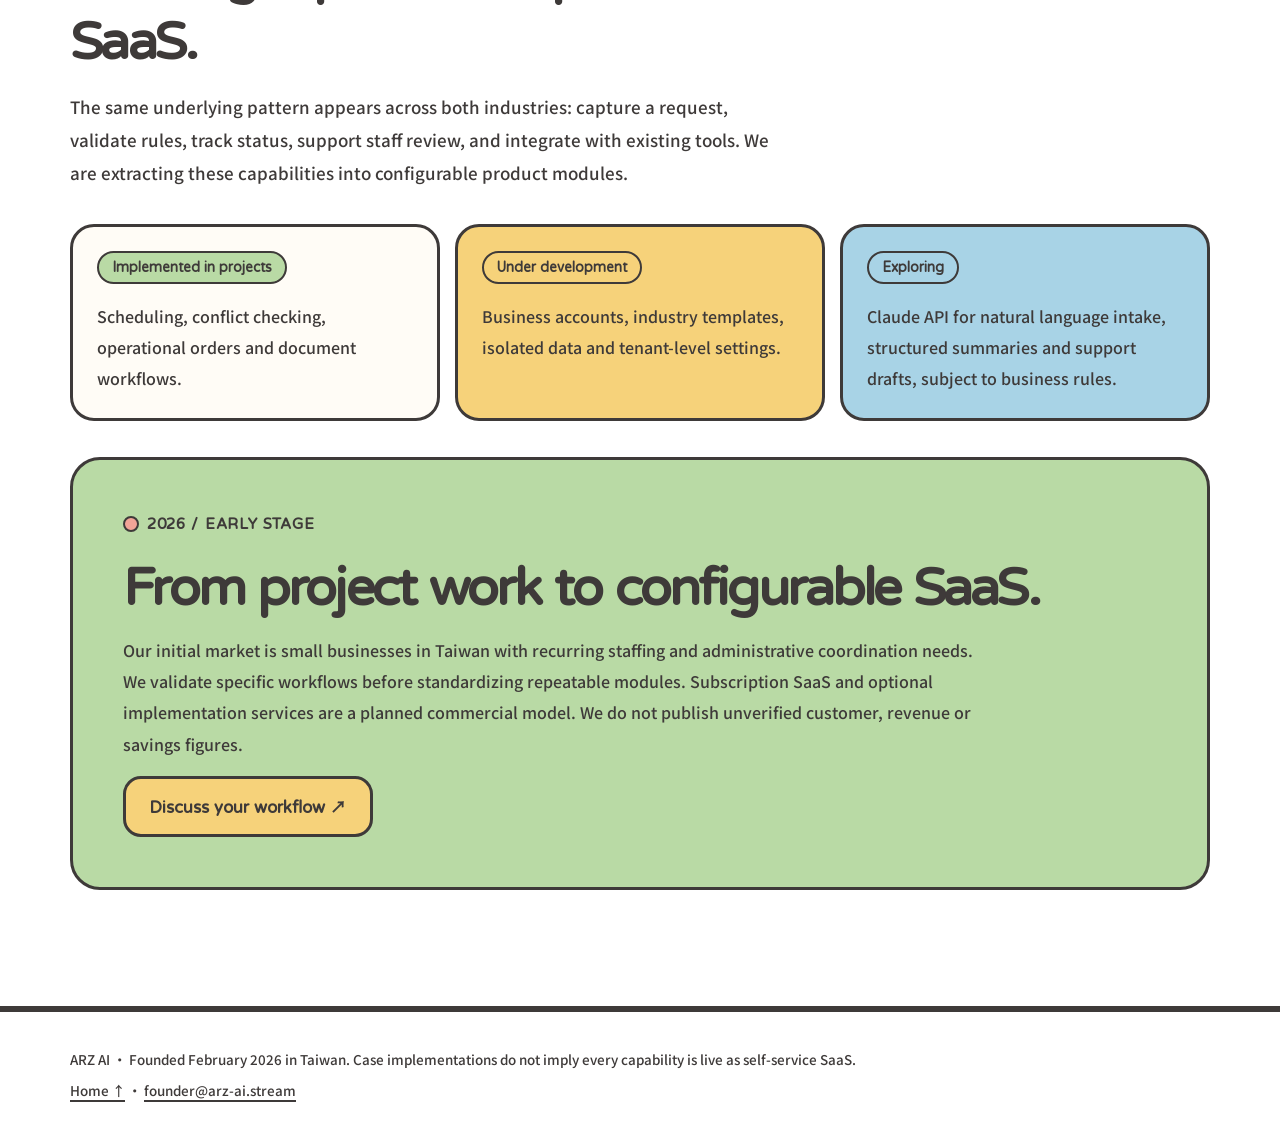
==== commit aba9f7e6: "Add bilingual interactive SaaS booking and operator walkthrough" ====
--- a/cases-en.html
+++ b/cases-en.html
@@ -4,7 +4,7 @@
 <div><strong>Concurrent requests</strong><p>Two people should not secure the same resource and time. Recheck availability when submitting, then let staff approve or reject requests.</p></div>
 <div><strong>Legacy coexistence</strong><p>Phone and front desk workflows can remain in the existing management system. Admin review and exports connect the new channel.</p></div>
 </div><p class="dossier-metric"><strong>Product validation:</strong> Correctly reject conflicts, make exceptions manageable for staff, and reliably hand off data to existing systems. These are implementation scenarios, not published operating results.</p></div>
-<div class="dossier-case-bottom"><div><span class="tiny-label">REUSABLE BUILDING BLOCKS</span><p>Resource model / Scheduling engine / Conflict validation / Approval states / Export</p></div><div><span class="tiny-label">IMPLEMENTATION STATUS</span><p>Project code and deployment notes cover LINE booking, scheduling, conflict handling and admin modules. Production D1 migration state and real-device LINE acceptance still require confirmation.</p></div><div><span class="tiny-label">SAAS PRODUCT INSIGHT</span><p>The same resource, time-slot and review capabilities can serve meeting rooms, instructors, studios and other appointment businesses.</p></div></div></article>
+<p class="saas-trust-note"><a href="demo-en.html"><strong>Try booking, buffer and operator approval interactions ↗</strong></a> This is a reconstructed simulation, not a customer screenshot or production acceptance record.</p><div class="dossier-case-bottom"><div><span class="tiny-label">REUSABLE BUILDING BLOCKS</span><p>Resource model / Scheduling engine / Conflict validation / Approval states / Export</p></div><div><span class="tiny-label">IMPLEMENTATION STATUS</span><p>Project code and deployment notes cover LINE booking, scheduling, conflict handling and admin modules. Production D1 migration state and real-device LINE acceptance still require confirmation.</p></div><div><span class="tiny-label">SAAS PRODUCT INSIGHT</span><p>The same resource, time-slot and review capabilities can serve meeting rooms, instructors, studios and other appointment businesses.</p></div></div></article>
 <article id="case-2" class="dossier-case"><div class="dossier-case-top"><div><svg viewBox="0 0 210 120" aria-hidden="true"><rect x="16" y="9" width="103" height="106" rx="11" fill="#FFFCF6" stroke="#3E3A39" stroke-width="3"/><path d="M30 30h73M30 44h61M30 59h68M30 74h49" stroke="#3E3A39" stroke-width="3" stroke-linecap="round"/><rect x="115" y="25" width="83" height="79" rx="13" fill="#F2A497" stroke="#3E3A39" stroke-width="3"/><rect x="129" y="41" width="54" height="40" rx="6" fill="#FFFCF6" stroke="#3E3A39" stroke-width="2"/><path d="M139 53h36M139 63h27" stroke="#3E3A39" stroke-width="3"/></svg></div><div><span class="chip chip--coral">FIELD NOTE 02 · LINE LIFF / Events and document workflows</span><h2>Temple service registration</h2><p class="dossier-sub">Can registration, payments and prayer documents become one coordinated flow?</p></div></div><div class="dossier-problem"><span class="tiny-label">OPERATIONAL CHALLENGE</span><p>Temple services gather attendee and family details, event options, payment records and printable documents. Repeated copying across paper and chat creates avoidable work.</p></div><h3 class="dossier-small-title">HOW THE WORKFLOW CONNECTS</h3><div class="dossier-steps"><div class="dossier-step"><span class="step-n">01</span><div><h3>LIFF registration</h3><p>Collect participant details from a LINE-friendly registration form.</p></div></div><div class="dossier-step"><span class="step-n">02</span><div><h3>Events and orders</h3><p>Track capacity, session options, order records and operational status.</p></div></div><div class="dossier-step"><span class="step-n">03</span><div><h3>Payment and fulfillment</h3><p>Connect payment status handling with gifts and delivery administration.</p></div></div><div class="dossier-step"><span class="step-n">04</span><div><h3>Lists and documents</h3><p>Export event spreadsheets and batch PDF documents with configurable layouts.</p></div></div></div><div class="dossier-operational"><span class="section-kicker">WORKFLOW MODULES / EVENT REGISTRATION</span><h3>Forms, orders, payments and documents are all connected.</h3><div class="dossier-rule-grid">
 <div><strong>Conditional registration</strong><p>Session capacity, pricing plans, family member details and optional gifts can differ by event. Administrators must manage these conditions.</p></div>
 <div><strong>Orders and payment states</strong><p>Registration creates an order. Payment integration updates status for reconciliation; each production merchant configuration requires acceptance checks.</p></div>
--- a/styles.css
+++ b/styles.css
@@ -470,3 +470,52 @@
   .platform-flow-step {padding:20px 22px;}
 }
 @media(prefers-reduced-motion:reduce) {.platform-art svg {animation:none;}}
+
+/* Case study operating examples with grounded validation criteria */
+.dossier-operational { margin-top:27px; border:2px dashed var(--ink); border-radius:25px; background:var(--paper); padding:clamp(20px,3vw,30px); }
+.dossier-operational h3 { max-width:800px; font-size:clamp(1.3rem,2.5vw,1.95rem); }
+.dossier-rule-grid {display:grid;grid-template-columns:repeat(2,minmax(0,1fr));gap:14px;margin-top:22px;}
+.dossier-rule-grid > div {background:var(--white);border:2px solid var(--ink);border-radius:20px;padding:19px;min-width:0;}
+.dossier-rule-grid strong {display:block;font:900 1.1rem/1.6 var(--hand);margin-bottom:7px;}
+.dossier-rule-grid p {font-size:.91rem;line-height:1.8;margin:0;}
+.dossier-metric {font-size:.89rem;line-height:1.8;margin:22px 0 0;}
+@media(max-width:620px){.dossier-rule-grid {grid-template-columns:1fr;}}
+
+/* Booking SaaS interactive walkthrough; fictional illustration */
+.walk-title{font-size:clamp(2.4rem,5vw,4.65rem);line-height:1.3;max-width:980px}
+.walk-notice{border:2px dashed var(--ink);border-radius:19px;background:var(--white);padding:19px 24px;max-width:920px;font-size:.96rem;margin:24px 0 0}
+.walk-grid{display:grid;grid-template-columns:repeat(2,minmax(0,1fr));gap:20px;align-items:start}
+.walk-card{border:var(--border);border-radius:28px;background:var(--white);padding:clamp(20px,3.3vw,34px);min-width:0}
+.walk-card--manager{background:var(--blue)}
+.walk-card h2{font-size:clamp(1.35rem,2.7vw,1.9rem);line-height:1.5;margin:17px 0 24px}
+.walk-field{border-top:2px dashed var(--ink);padding:20px 0}
+.walk-field h3{font-size:1.11rem;margin:0 0 13px}
+.walk-help{font-size:.84rem;line-height:1.7;margin:0 0 12px}
+.walk-choices{display:flex;flex-wrap:wrap;gap:8px}
+.walk-choices button,.walk-times button{border:2px solid var(--ink);background:var(--paper);color:var(--ink);padding:9px 12px;border-radius:13px;cursor:pointer;font:800 .92rem var(--hand)}
+.walk-choices button[aria-pressed=true],.walk-times button[aria-pressed=true]{background:var(--green);outline:2px solid var(--ink);outline-offset:1px}
+.walk-choices button:hover:not(:disabled),.walk-times button:hover:not(:disabled){background:var(--yellow)}
+.walk-times{display:grid;grid-template-columns:repeat(4,minmax(0,1fr));gap:8px;max-height:232px;overflow-y:auto;padding:4px}
+.walk-times button{padding:10px 3px;min-width:0}
+.walk-times button:disabled{background:#e3ded4;opacity:.65;text-decoration:line-through;cursor:not-allowed}
+.walk-closed{grid-column:1/-1;padding:17px;border:2px dashed var(--ink);border-radius:13px}
+#walk-submit:disabled{opacity:.45;cursor:not-allowed;transform:none}
+.walk-message{font-weight:700;min-height:3em;line-height:1.7;margin:16px 0 0}
+.walk-stats{display:grid;grid-template-columns:repeat(3,minmax(0,1fr));gap:10px;margin:0 0 22px}
+.walk-stats>div{display:flex;flex-direction:column;text-align:center;padding:12px 6px;background:var(--paper);border:2px solid var(--ink);border-radius:15px}
+.walk-stats strong{font:900 1.7rem var(--hand)}.walk-stats span{font-size:.82rem}
+.walk-requests{display:grid;gap:12px;max-height:450px;overflow-y:auto;min-height:170px;margin-bottom:20px}
+.walk-requests>p{border:2px dashed var(--ink);border-radius:14px;padding:17px;background:var(--paper)}
+.walk-request{border:2px solid var(--ink);border-radius:17px;background:var(--white);padding:16px;overflow-wrap:anywhere}
+.walk-request strong{display:block;font:900 1.03rem var(--hand)}
+.walk-request p{margin:8px 0}.walk-status{display:inline-block;border:2px solid var(--ink);border-radius:14px;background:var(--yellow);padding:2px 10px;font-size:.84rem;font-weight:700}
+.walk-actions{display:flex;gap:8px;flex-wrap:wrap;margin-top:14px}.walk-actions .btn{padding:9px 15px;font-size:.85rem}
+.walk-seeds{border-top:2px dashed var(--ink);margin-top:22px;padding-top:17px;font-size:.87rem}.walk-seeds strong{font:900 1rem var(--hand)}.walk-seeds p{margin:8px 0;overflow-wrap:anywhere}
+.walk-three{display:grid;grid-template-columns:repeat(3,minmax(0,1fr));gap:15px;margin:25px 0 0}
+.walk-three article{border:var(--border);border-radius:23px;padding:23px;background:var(--yellow);min-width:0}
+.walk-three article:nth-child(2){background:var(--green)}.walk-three article:nth-child(3){background:var(--blue)}
+.walk-three article>span:not(.chip){font:900 1.6rem var(--hand)}
+.walk-three p{margin:13px 0 0;font-size:.94rem}
+.walk-evidence{margin-top:40px;border-top:2px dashed var(--ink);padding-top:35px}.walk-evidence .text-cta{display:inline-block;margin-top:23px}
+@media(max-width:850px){.walk-grid,.walk-three{grid-template-columns:1fr}}
+@media(max-width:450px){.walk-times{grid-template-columns:repeat(3,minmax(0,1fr))}.walk-card{padding:18px}}
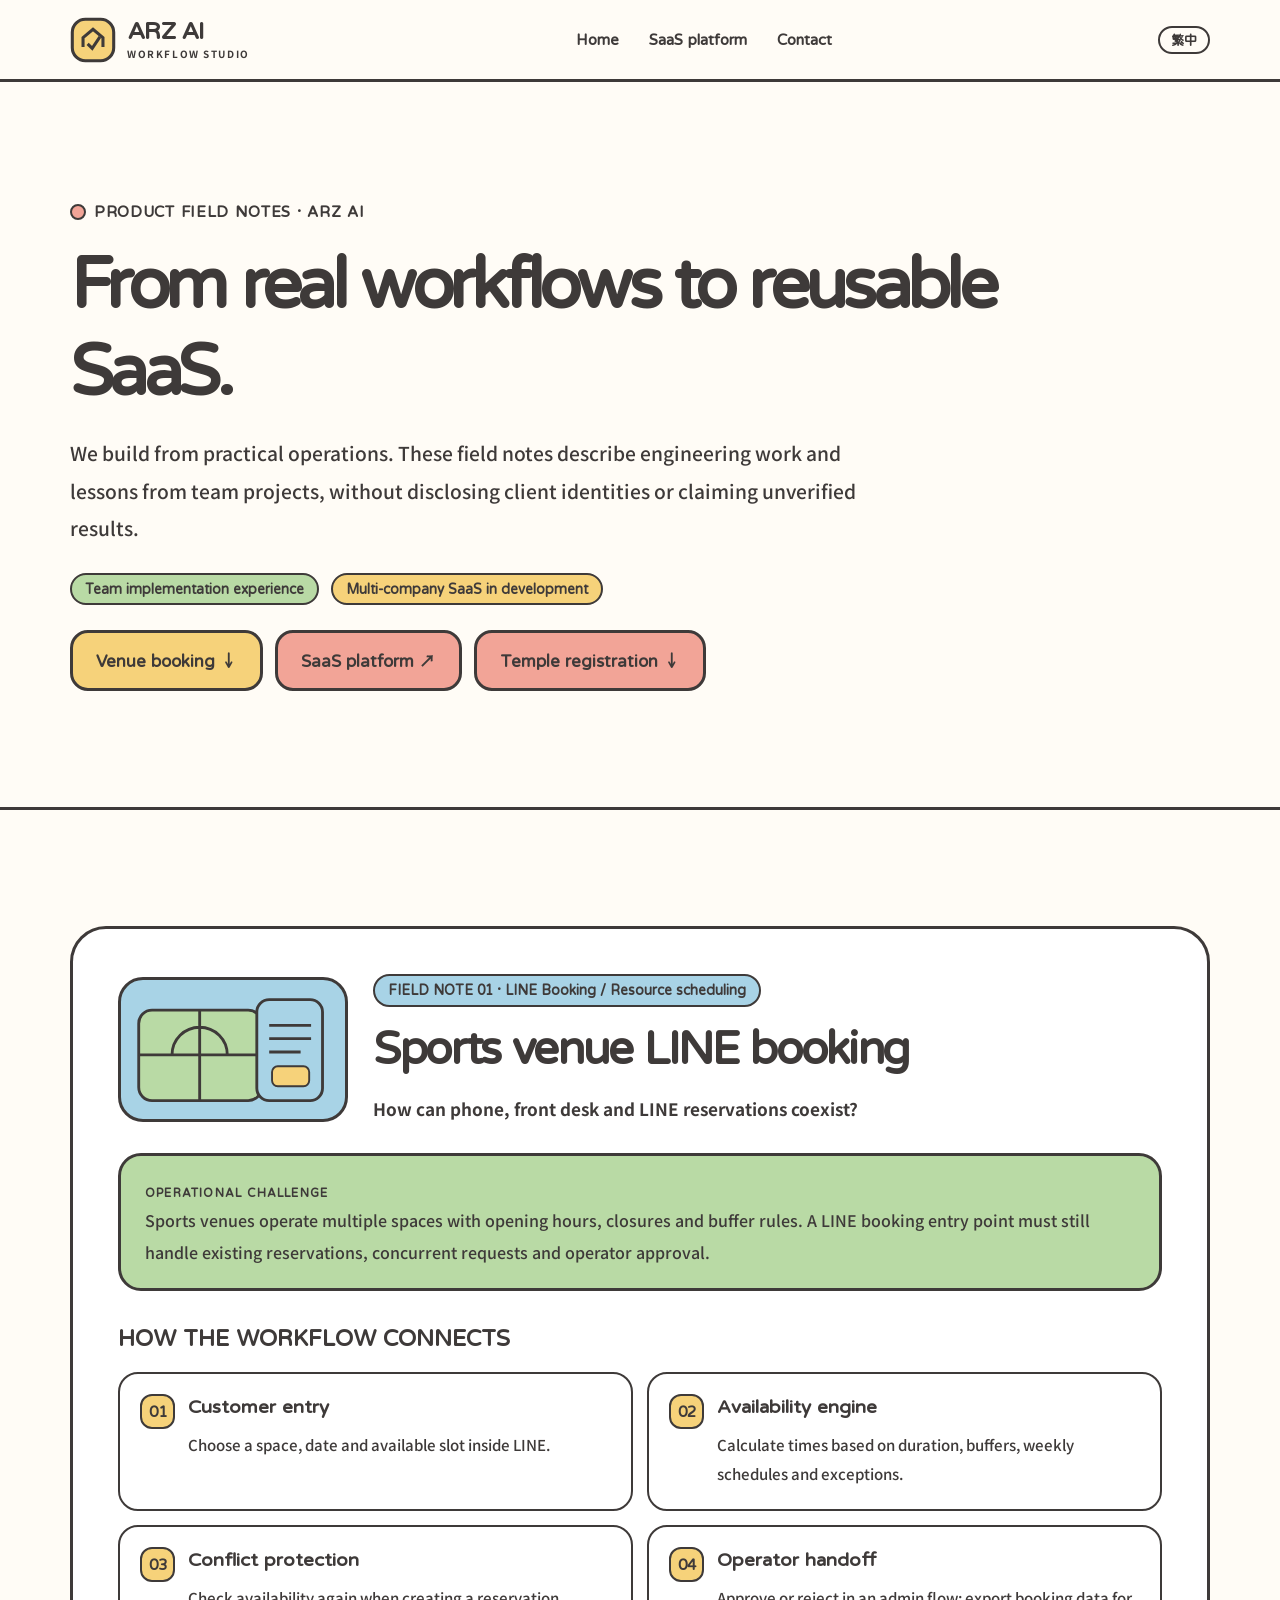
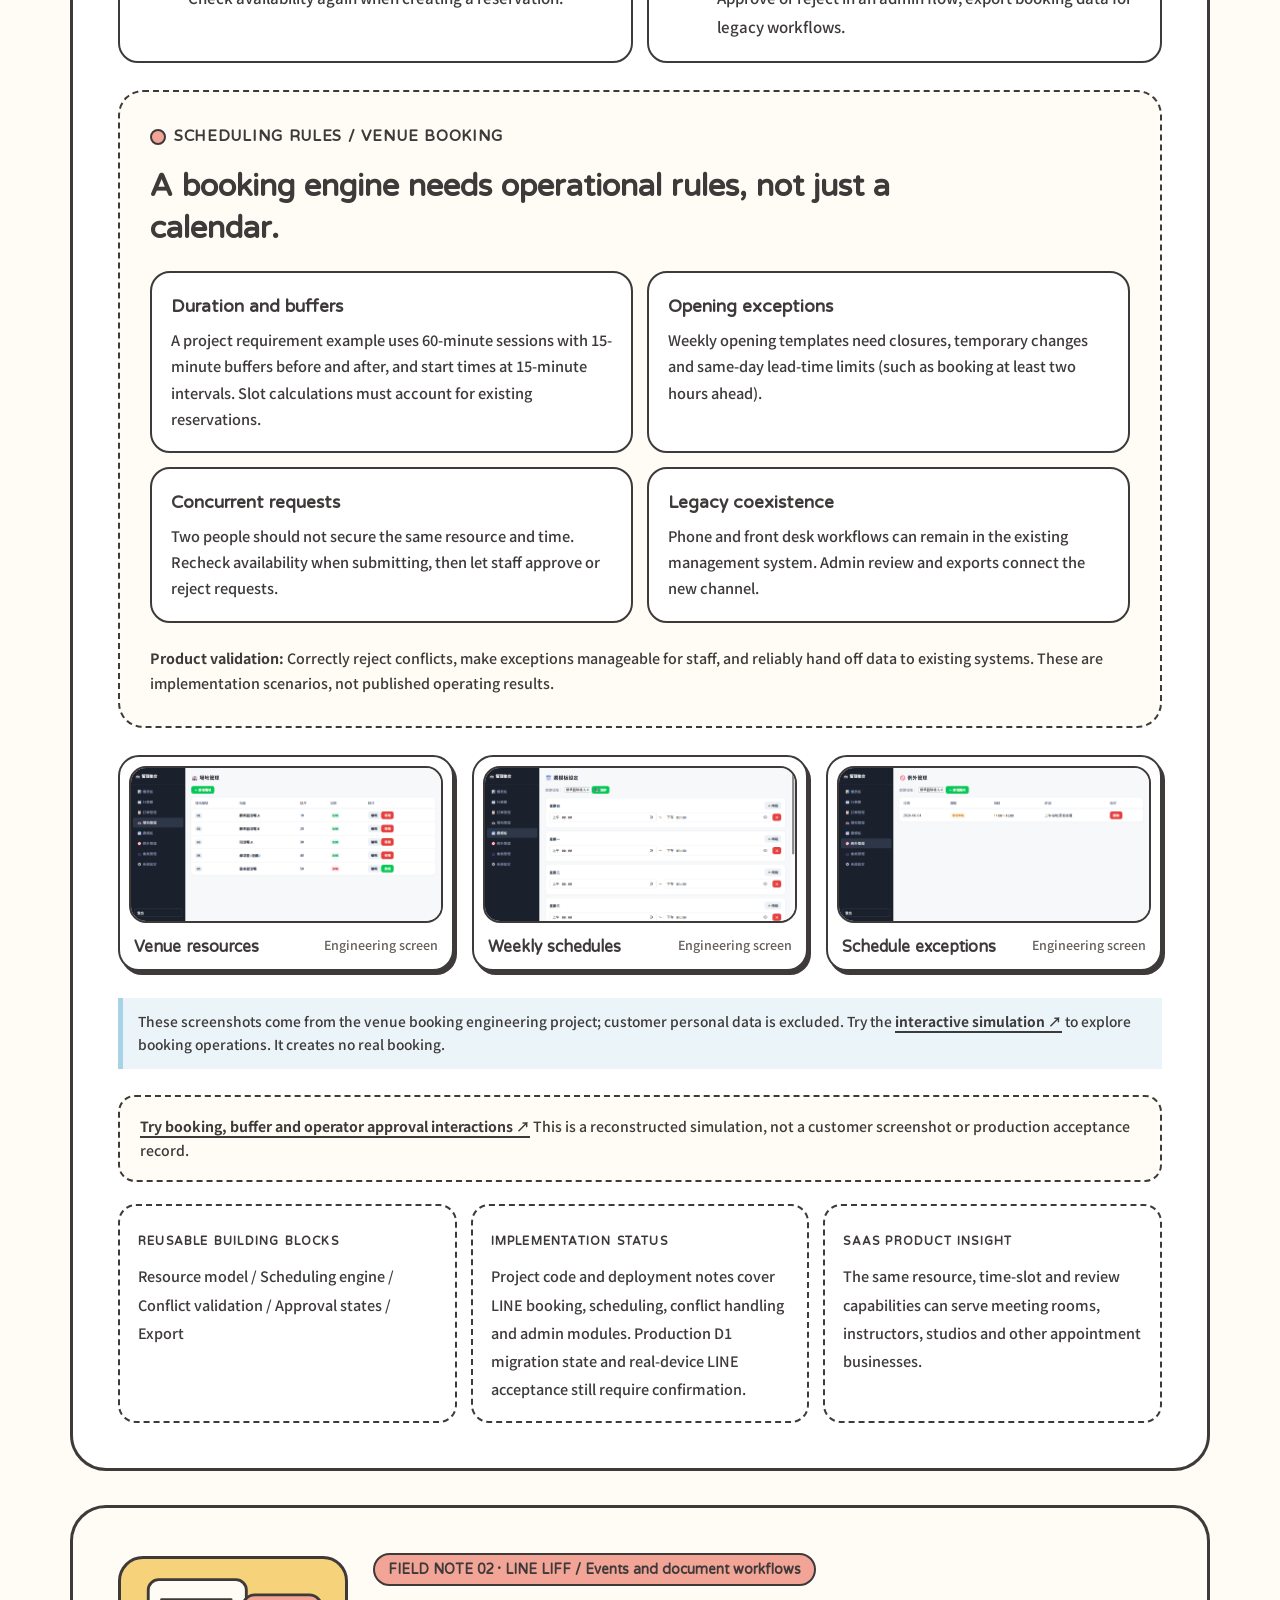
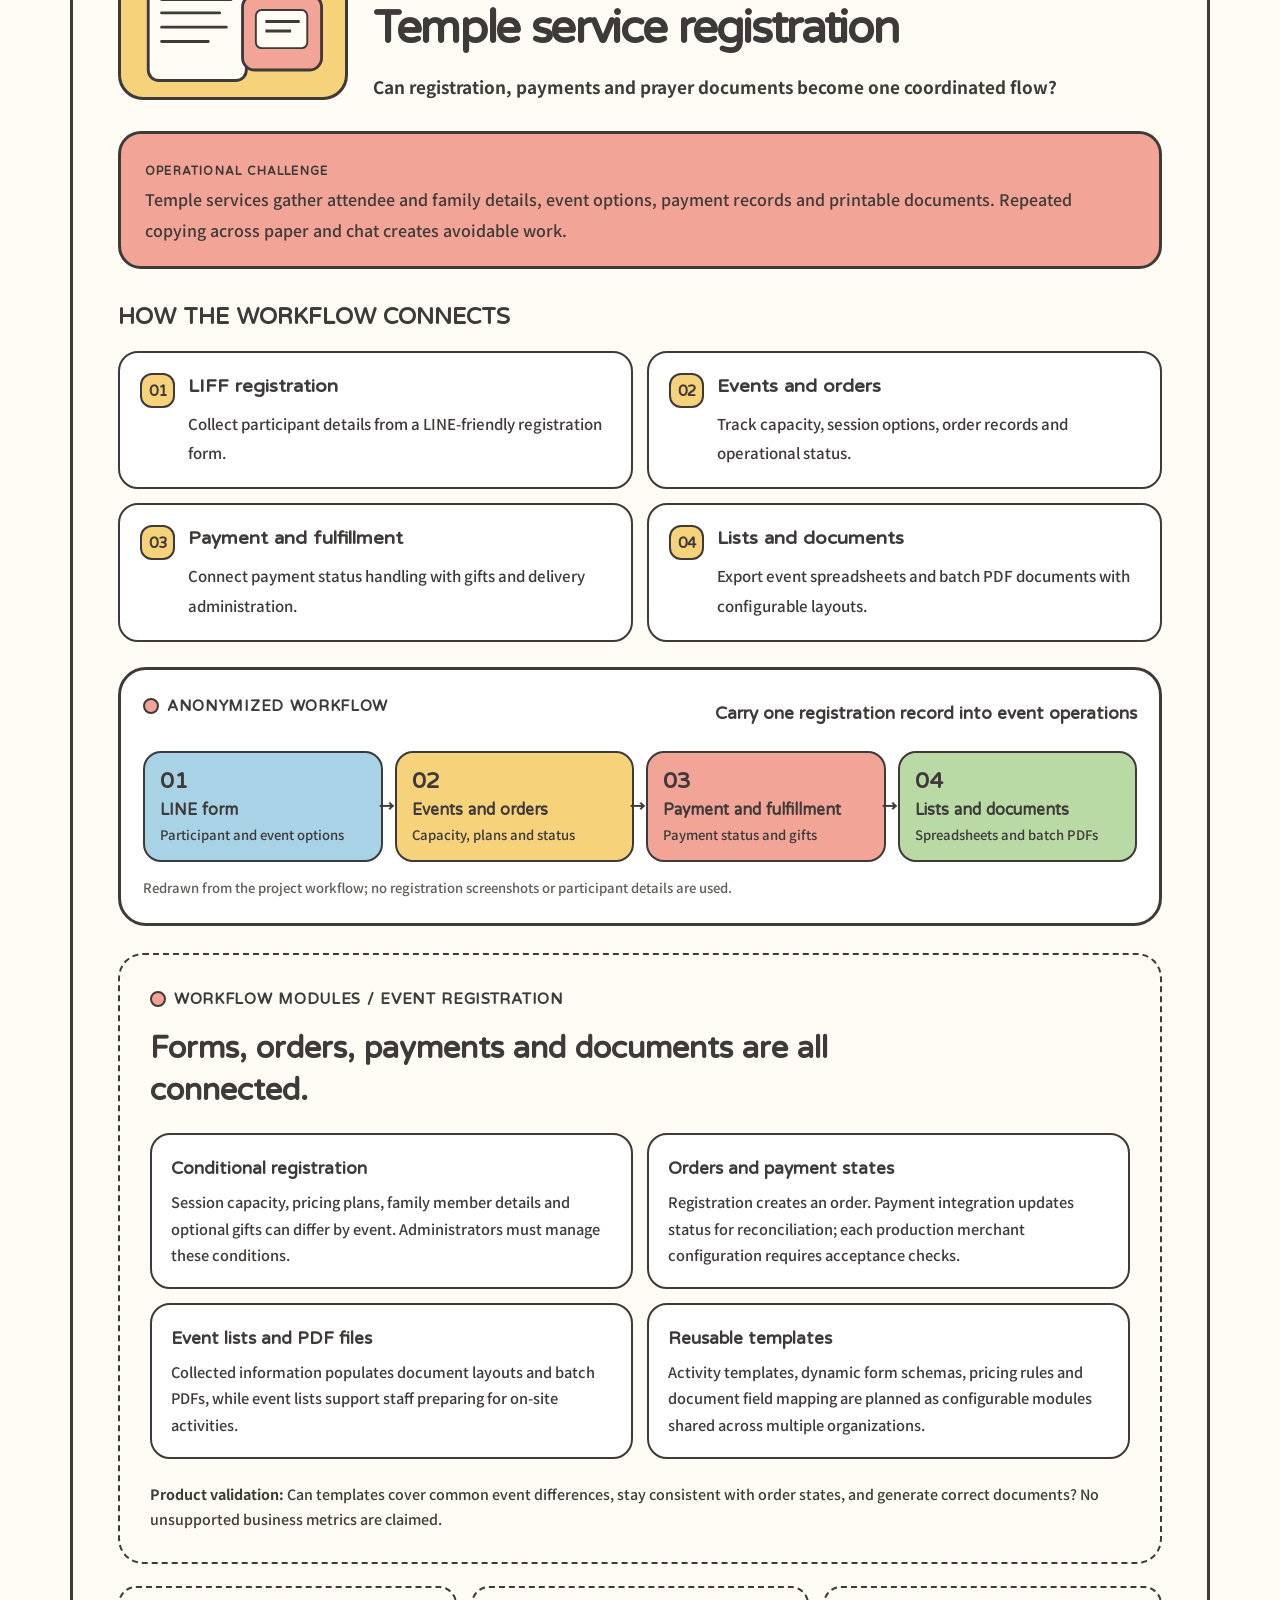
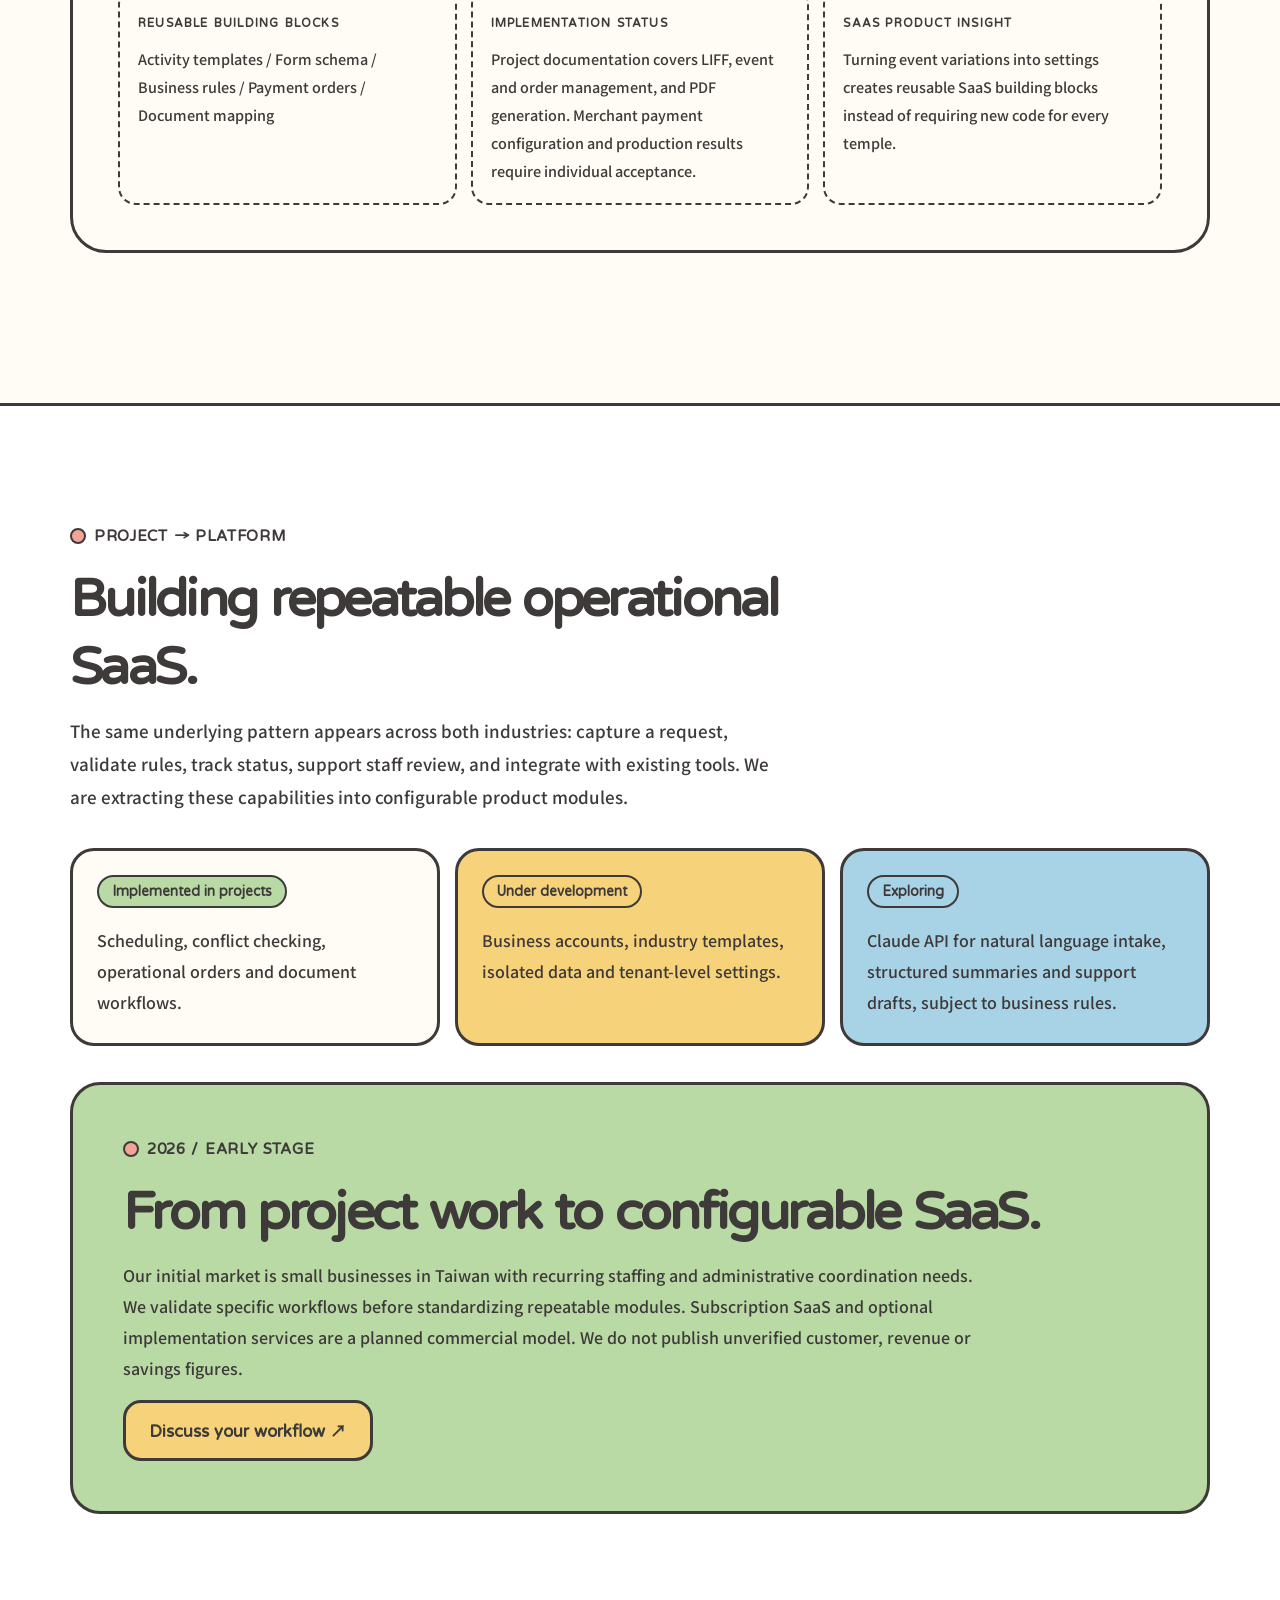
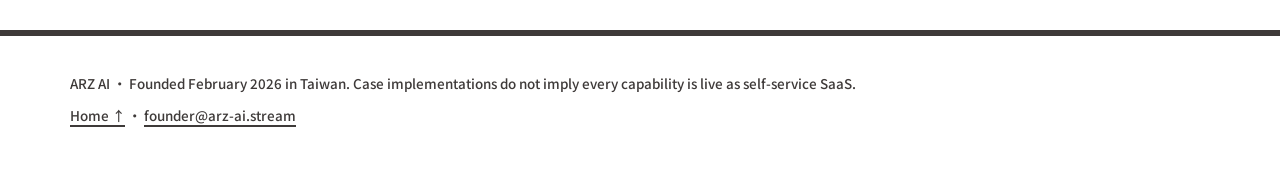
==== commit 7b6aa0d6: "feat: add English project evidence and workflow diagram" ====
--- a/cases-en.html
+++ b/cases-en.html
@@ -4,8 +4,8 @@
 <div><strong>Concurrent requests</strong><p>Two people should not secure the same resource and time. Recheck availability when submitting, then let staff approve or reject requests.</p></div>
 <div><strong>Legacy coexistence</strong><p>Phone and front desk workflows can remain in the existing management system. Admin review and exports connect the new channel.</p></div>
 </div><p class="dossier-metric"><strong>Product validation:</strong> Correctly reject conflicts, make exceptions manageable for staff, and reliably hand off data to existing systems. These are implementation scenarios, not published operating results.</p></div>
-<p class="saas-trust-note"><a href="demo-en.html"><strong>Try booking, buffer and operator approval interactions ↗</strong></a> This is a reconstructed simulation, not a customer screenshot or production acceptance record.</p><div class="dossier-case-bottom"><div><span class="tiny-label">REUSABLE BUILDING BLOCKS</span><p>Resource model / Scheduling engine / Conflict validation / Approval states / Export</p></div><div><span class="tiny-label">IMPLEMENTATION STATUS</span><p>Project code and deployment notes cover LINE booking, scheduling, conflict handling and admin modules. Production D1 migration state and real-device LINE acceptance still require confirmation.</p></div><div><span class="tiny-label">SAAS PRODUCT INSIGHT</span><p>The same resource, time-slot and review capabilities can serve meeting rooms, instructors, studios and other appointment businesses.</p></div></div></article>
-<article id="case-2" class="dossier-case"><div class="dossier-case-top"><div><svg viewBox="0 0 210 120" aria-hidden="true"><rect x="16" y="9" width="103" height="106" rx="11" fill="#FFFCF6" stroke="#3E3A39" stroke-width="3"/><path d="M30 30h73M30 44h61M30 59h68M30 74h49" stroke="#3E3A39" stroke-width="3" stroke-linecap="round"/><rect x="115" y="25" width="83" height="79" rx="13" fill="#F2A497" stroke="#3E3A39" stroke-width="3"/><rect x="129" y="41" width="54" height="40" rx="6" fill="#FFFCF6" stroke="#3E3A39" stroke-width="2"/><path d="M139 53h36M139 63h27" stroke="#3E3A39" stroke-width="3"/></svg></div><div><span class="chip chip--coral">FIELD NOTE 02 · LINE LIFF / Events and document workflows</span><h2>Temple service registration</h2><p class="dossier-sub">Can registration, payments and prayer documents become one coordinated flow?</p></div></div><div class="dossier-problem"><span class="tiny-label">OPERATIONAL CHALLENGE</span><p>Temple services gather attendee and family details, event options, payment records and printable documents. Repeated copying across paper and chat creates avoidable work.</p></div><h3 class="dossier-small-title">HOW THE WORKFLOW CONNECTS</h3><div class="dossier-steps"><div class="dossier-step"><span class="step-n">01</span><div><h3>LIFF registration</h3><p>Collect participant details from a LINE-friendly registration form.</p></div></div><div class="dossier-step"><span class="step-n">02</span><div><h3>Events and orders</h3><p>Track capacity, session options, order records and operational status.</p></div></div><div class="dossier-step"><span class="step-n">03</span><div><h3>Payment and fulfillment</h3><p>Connect payment status handling with gifts and delivery administration.</p></div></div><div class="dossier-step"><span class="step-n">04</span><div><h3>Lists and documents</h3><p>Export event spreadsheets and batch PDF documents with configurable layouts.</p></div></div></div><div class="dossier-operational"><span class="section-kicker">WORKFLOW MODULES / EVENT REGISTRATION</span><h3>Forms, orders, payments and documents are all connected.</h3><div class="dossier-rule-grid">
+<div class="project-screen-grid project-screen-grid--case" aria-label="Real administration screens from the venue booking project"><figure class="project-screen-card"><img src="assets/engineering/venue-resources.svg" alt="Venue resource management screen" loading="lazy" decoding="async"><figcaption><strong>Venue resources</strong><span>Engineering screen</span></figcaption></figure><figure class="project-screen-card"><img src="assets/engineering/venue-schedules.svg" alt="Weekly booking hours screen" loading="lazy" decoding="async"><figcaption><strong>Weekly schedules</strong><span>Engineering screen</span></figcaption></figure><figure class="project-screen-card"><img src="assets/engineering/venue-exceptions.svg" alt="Exception schedule screen" loading="lazy" decoding="async"><figcaption><strong>Schedule exceptions</strong><span>Engineering screen</span></figcaption></figure></div><p class="project-source-note">These screenshots come from the venue booking engineering project; customer personal data is excluded. Try the <a href="demo-en.html"><strong>interactive simulation ↗</strong></a> to explore booking operations. It creates no real booking.</p><p class="saas-trust-note"><a href="demo-en.html"><strong>Try booking, buffer and operator approval interactions ↗</strong></a> This is a reconstructed simulation, not a customer screenshot or production acceptance record.</p><div class="dossier-case-bottom"><div><span class="tiny-label">REUSABLE BUILDING BLOCKS</span><p>Resource model / Scheduling engine / Conflict validation / Approval states / Export</p></div><div><span class="tiny-label">IMPLEMENTATION STATUS</span><p>Project code and deployment notes cover LINE booking, scheduling, conflict handling and admin modules. Production D1 migration state and real-device LINE acceptance still require confirmation.</p></div><div><span class="tiny-label">SAAS PRODUCT INSIGHT</span><p>The same resource, time-slot and review capabilities can serve meeting rooms, instructors, studios and other appointment businesses.</p></div></div></article>
+<article id="case-2" class="dossier-case"><div class="dossier-case-top"><div><svg viewBox="0 0 210 120" aria-hidden="true"><rect x="16" y="9" width="103" height="106" rx="11" fill="#FFFCF6" stroke="#3E3A39" stroke-width="3"/><path d="M30 30h73M30 44h61M30 59h68M30 74h49" stroke="#3E3A39" stroke-width="3" stroke-linecap="round"/><rect x="115" y="25" width="83" height="79" rx="13" fill="#F2A497" stroke="#3E3A39" stroke-width="3"/><rect x="129" y="41" width="54" height="40" rx="6" fill="#FFFCF6" stroke="#3E3A39" stroke-width="2"/><path d="M139 53h36M139 63h27" stroke="#3E3A39" stroke-width="3"/></svg></div><div><span class="chip chip--coral">FIELD NOTE 02 · LINE LIFF / Events and document workflows</span><h2>Temple service registration</h2><p class="dossier-sub">Can registration, payments and prayer documents become one coordinated flow?</p></div></div><div class="dossier-problem"><span class="tiny-label">OPERATIONAL CHALLENGE</span><p>Temple services gather attendee and family details, event options, payment records and printable documents. Repeated copying across paper and chat creates avoidable work.</p></div><h3 class="dossier-small-title">HOW THE WORKFLOW CONNECTS</h3><div class="dossier-steps"><div class="dossier-step"><span class="step-n">01</span><div><h3>LIFF registration</h3><p>Collect participant details from a LINE-friendly registration form.</p></div></div><div class="dossier-step"><span class="step-n">02</span><div><h3>Events and orders</h3><p>Track capacity, session options, order records and operational status.</p></div></div><div class="dossier-step"><span class="step-n">03</span><div><h3>Payment and fulfillment</h3><p>Connect payment status handling with gifts and delivery administration.</p></div></div><div class="dossier-step"><span class="step-n">04</span><div><h3>Lists and documents</h3><p>Export event spreadsheets and batch PDF documents with configurable layouts.</p></div></div></div><div class="project-flow-diagram" aria-label="Anonymized workflow for event registration"><div class="project-flow-head"><span class="section-kicker">ANONYMIZED WORKFLOW</span><strong>Carry one registration record into event operations</strong></div><ol><li><span>01</span><strong>LINE form</strong><small>Participant and event options</small></li><li><span>02</span><strong>Events and orders</strong><small>Capacity, plans and status</small></li><li><span>03</span><strong>Payment and fulfillment</strong><small>Payment status and gifts</small></li><li><span>04</span><strong>Lists and documents</strong><small>Spreadsheets and batch PDFs</small></li></ol><p>Redrawn from the project workflow; no registration screenshots or participant details are used.</p></div><div class="dossier-operational"><span class="section-kicker">WORKFLOW MODULES / EVENT REGISTRATION</span><h3>Forms, orders, payments and documents are all connected.</h3><div class="dossier-rule-grid">
 <div><strong>Conditional registration</strong><p>Session capacity, pricing plans, family member details and optional gifts can differ by event. Administrators must manage these conditions.</p></div>
 <div><strong>Orders and payment states</strong><p>Registration creates an order. Payment integration updates status for reconciliation; each production merchant configuration requires acceptance checks.</p></div>
 <div><strong>Event lists and PDF files</strong><p>Collected information populates document layouts and batch PDFs, while event lists support staff preparing for on-site activities.</p></div>
--- a/styles.css
+++ b/styles.css
@@ -519,3 +519,49 @@
 .walk-evidence{margin-top:40px;border-top:2px dashed var(--ink);padding-top:35px}.walk-evidence .text-cta{display:inline-block;margin-top:23px}
 @media(max-width:850px){.walk-grid,.walk-three{grid-template-columns:1fr}}
 @media(max-width:450px){.walk-times{grid-template-columns:repeat(3,minmax(0,1fr))}.walk-card{padding:18px}}
+
+/* Real project evidence, the interactive simulation and the SaaS target architecture */
+.project-screen-grid{display:grid;grid-template-columns:repeat(3,minmax(0,1fr));gap:18px;margin:28px 0 0}
+.project-screen-card{display:flex;flex-direction:column;min-width:0;margin:0;padding:12px;border:var(--border);border-radius:var(--radius);background:var(--white);box-shadow:4px 5px 0 var(--ink)}
+.project-screen-card img{display:block;width:100%;aspect-ratio:2/1;object-fit:contain;object-position:top center;background:#f0f1f3;border:2px solid var(--ink);border-radius:17px}
+.project-screen-card figcaption{display:grid;justify-items:start;gap:7px;padding:13px 5px 4px}
+.project-screen-card figcaption strong{font:900 1.2rem var(--hand)}
+.project-screen-card figcaption>span:last-child{font-size:.9rem;line-height:1.6}
+.project-screen-card .chip{font-size:.72rem;padding:3px 9px}
+.project-screen-grid--case{margin:27px 0}
+.project-screen-grid--case .project-screen-card{padding:9px;border-width:2px;border-radius:21px;box-shadow:3px 4px 0 var(--ink)}
+.project-screen-grid--case .project-screen-card figcaption{display:flex;align-items:center;justify-content:space-between;gap:6px}
+.project-screen-grid--case .project-screen-card figcaption strong{font-size:1rem}
+.project-screen-grid--case .project-screen-card figcaption>span{font-size:.78rem;color:#65605b}
+.project-demo-bridge{display:flex;align-items:center;justify-content:space-between;gap:24px;margin-top:34px;padding:24px 28px;border:var(--border);border-radius:var(--radius);background:var(--yellow)}
+.project-demo-bridge h3{margin:8px 0}.project-demo-bridge p{max-width:710px;margin:0}
+.project-source-note{margin:18px 0 0;padding:12px 15px;border-left:5px solid var(--blue);background:rgba(168,211,230,.23);font-size:.86rem;line-height:1.7}
+.project-flow-diagram{margin:25px 0;padding:22px;border:var(--border);border-radius:var(--radius);background:#fff}
+.project-flow-head{display:flex;align-items:center;justify-content:space-between;gap:12px;margin-bottom:17px}
+.project-flow-head strong{font:900 1.1rem var(--hand)}
+.project-flow-diagram ol{display:grid;grid-template-columns:repeat(4,minmax(0,1fr));gap:12px;margin:0;padding:0;list-style:none}
+.project-flow-diagram li{position:relative;display:grid;align-content:start;gap:7px;min-width:0;padding:15px;border:2px solid var(--ink);border-radius:18px;background:var(--blue)}
+.project-flow-diagram li:nth-child(2){background:var(--yellow)}.project-flow-diagram li:nth-child(3){background:var(--coral)}.project-flow-diagram li:nth-child(4){background:var(--green)}
+.project-flow-diagram li+li:before{content:"→";position:absolute;left:-18px;top:35%;z-index:1;font-weight:900}
+.project-flow-diagram li>span{font:900 1.4rem var(--hand)}.project-flow-diagram li strong{font:900 1rem var(--hand)}.project-flow-diagram li small{font-size:.82rem;line-height:1.5}
+.project-flow-diagram>p{margin:13px 0 0;font-size:.82rem;color:#625d58}
+.saas-blueprint{margin:30px 0 34px;padding:clamp(18px,3vw,30px);border:var(--border);border-radius:32px;background:#fff;box-shadow:6px 7px 0 var(--ink)}
+.saas-blueprint-head{display:flex;align-items:flex-start;justify-content:space-between;gap:16px;margin-bottom:20px}
+.saas-blueprint-head h3{max-width:690px;margin:6px 0 0;font-size:clamp(1.25rem,2.4vw,1.8rem)}
+.saas-tenant-band{display:grid;grid-template-columns:repeat(3,minmax(0,1fr));gap:10px;padding:15px;border:2px dashed var(--ink);border-radius:20px;background:var(--paper)}
+.saas-tenant-band>.tiny-label{grid-column:1/-1}
+.saas-tenant-band>div{display:grid;gap:3px;padding:12px;border:2px solid var(--ink);border-radius:15px;background:var(--yellow)}
+.saas-tenant-band>div:nth-of-type(2){background:var(--blue)}.saas-tenant-band>div:nth-of-type(3){background:var(--green)}
+.saas-tenant-band strong,.saas-module-grid h4{font:900 1rem var(--hand)}
+.saas-tenant-band small{font-size:.8rem;line-height:1.5}
+.saas-module-grid{display:grid;grid-template-columns:repeat(4,minmax(0,1fr));gap:11px;margin:15px 0}
+.saas-module-grid article{min-width:0;padding:15px 13px;border:2px solid var(--ink);border-radius:18px;background:#fff}
+.saas-module-grid h4{margin:9px 0 5px;font-size:1.08rem}
+.saas-module-grid p{margin:0;font-size:.83rem;line-height:1.6}
+.saas-shared-row{display:flex;align-items:center;flex-wrap:wrap;gap:9px;padding:13px 15px;border:2px solid var(--ink);border-radius:17px;background:var(--coral)}
+.saas-shared-row strong{margin-right:5px;font-family:var(--hand)}
+.saas-shared-row span{padding:4px 10px;border:1.5px solid var(--ink);border-radius:99px;background:var(--paper);font-size:.8rem}
+.saas-ai-row{display:flex;align-items:flex-start;gap:13px;margin-top:13px;padding:13px 15px;border:2px dashed var(--ink);border-radius:17px;background:#fff9e8}
+.saas-ai-row p{margin:0;font-size:.87rem;line-height:1.7}
+@media(max-width:850px){.project-screen-grid{grid-template-columns:1fr 1fr}.project-screen-card:last-child{grid-column:1/-1}.saas-module-grid{grid-template-columns:1fr 1fr}.project-flow-diagram ol{grid-template-columns:1fr 1fr}.project-flow-diagram li:nth-child(3):before{display:none}}
+@media(max-width:560px){.project-screen-grid{grid-template-columns:1fr}.project-screen-card:last-child{grid-column:auto}.project-demo-bridge,.saas-blueprint-head,.project-flow-head{align-items:flex-start;flex-direction:column}.project-demo-bridge{padding:19px}.saas-tenant-band,.saas-module-grid,.project-flow-diagram ol{grid-template-columns:1fr}.project-flow-diagram li+li:before{content:"↓";left:50%;top:-22px}.project-flow-diagram li:nth-child(3):before{display:block}.saas-ai-row{flex-direction:column}.project-screen-grid--case .project-screen-card figcaption{align-items:flex-start;flex-direction:column}}
